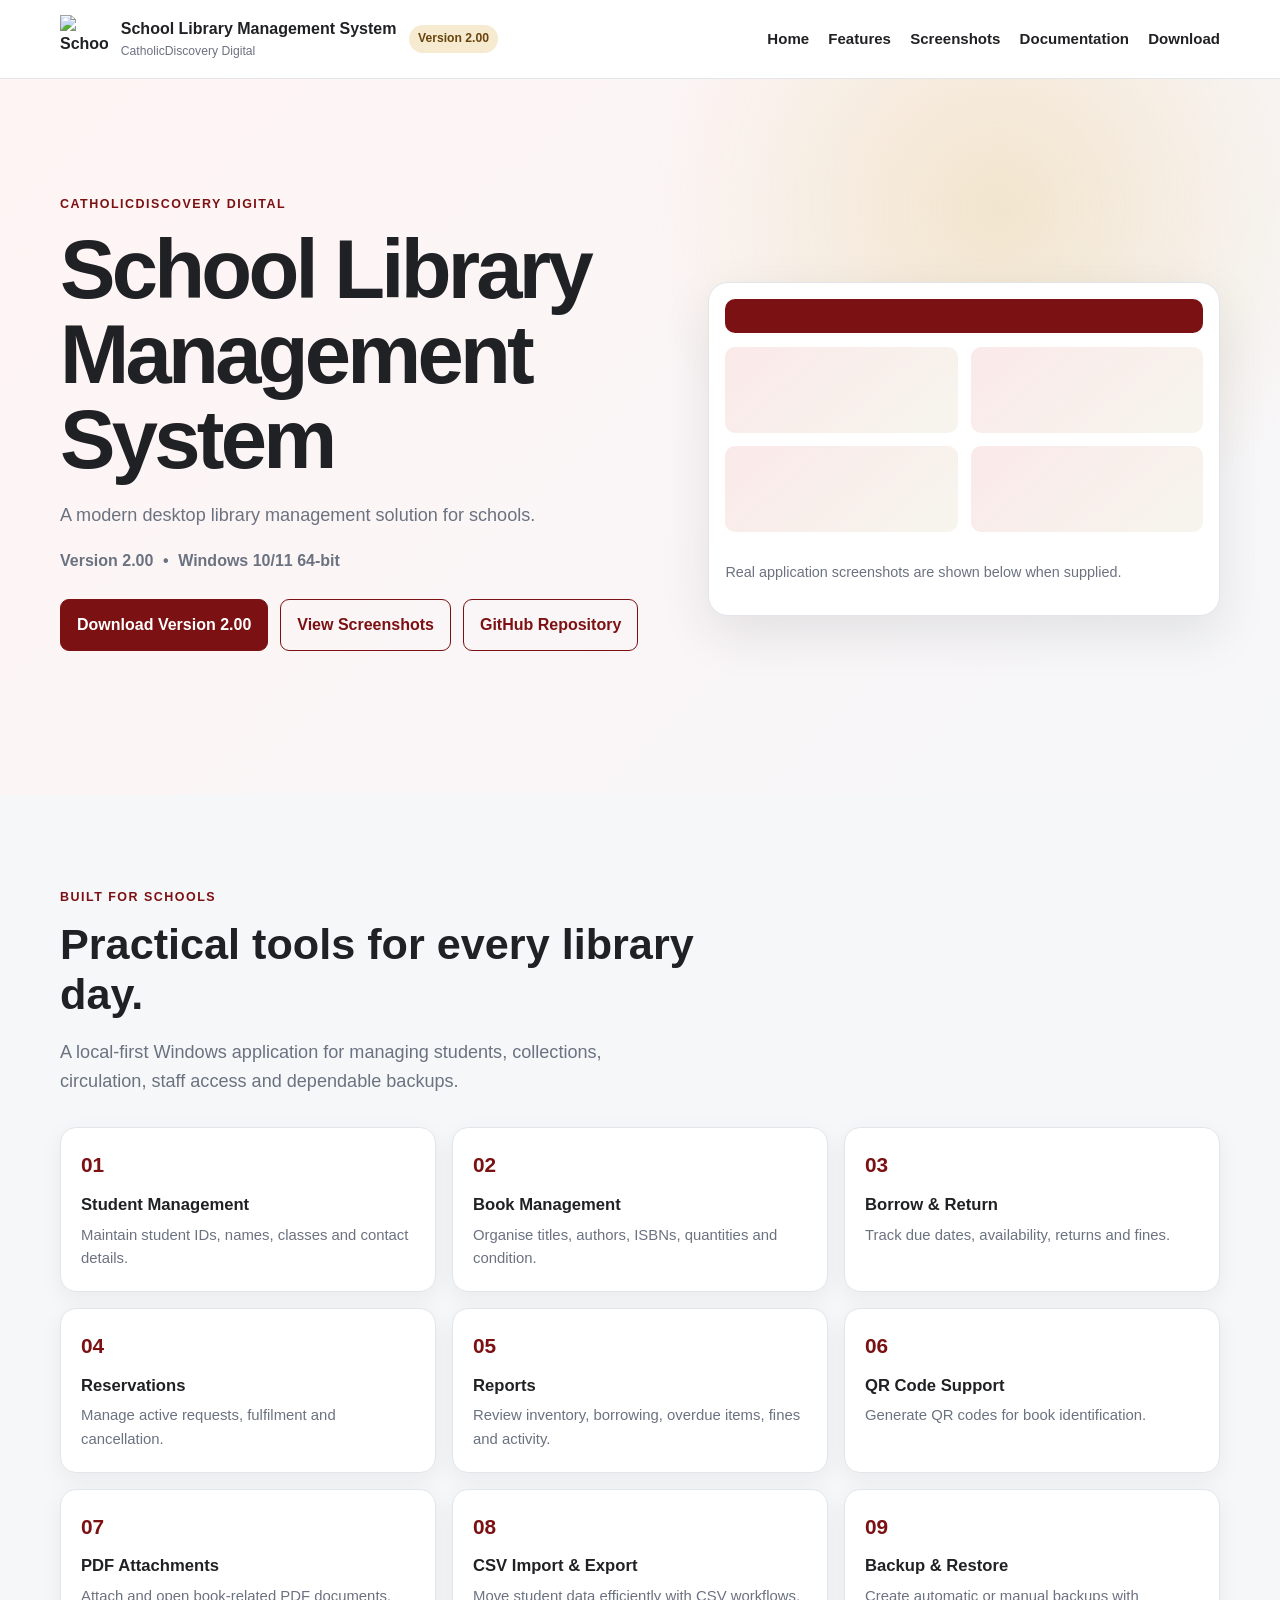
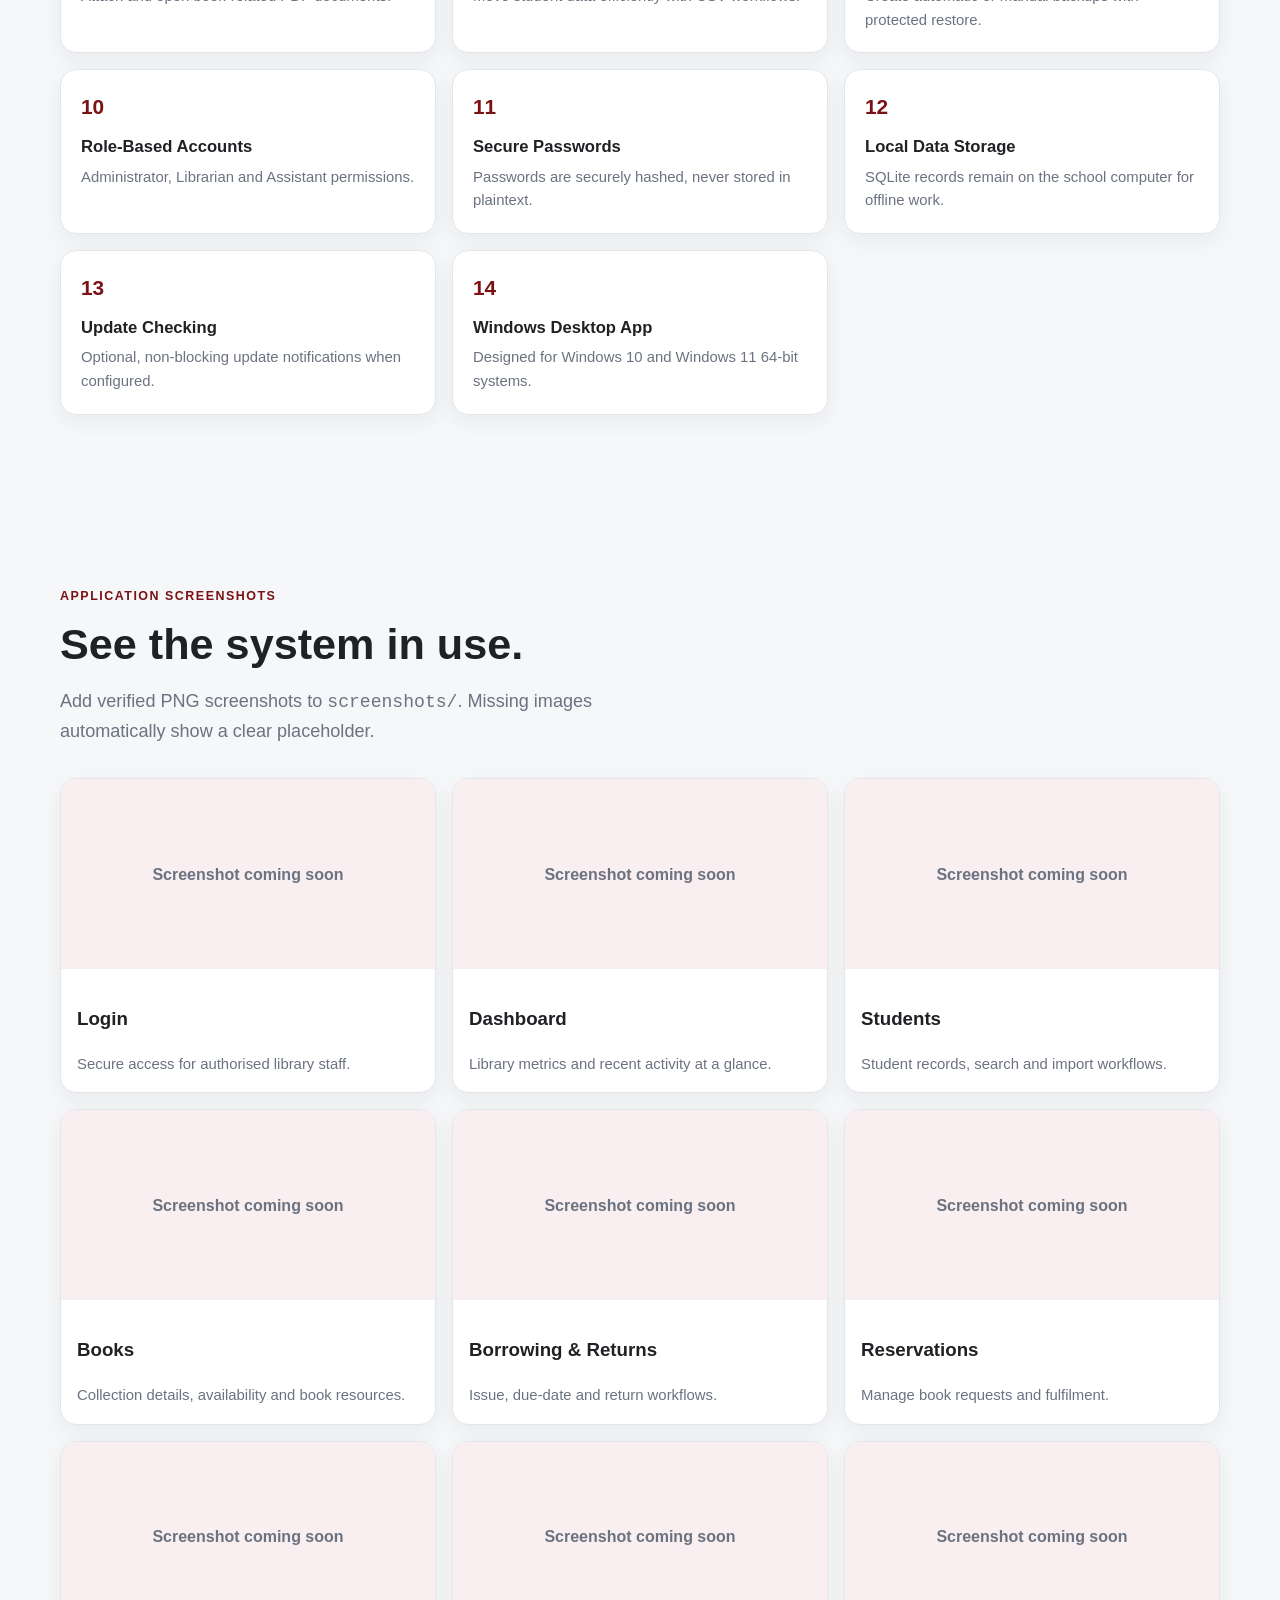
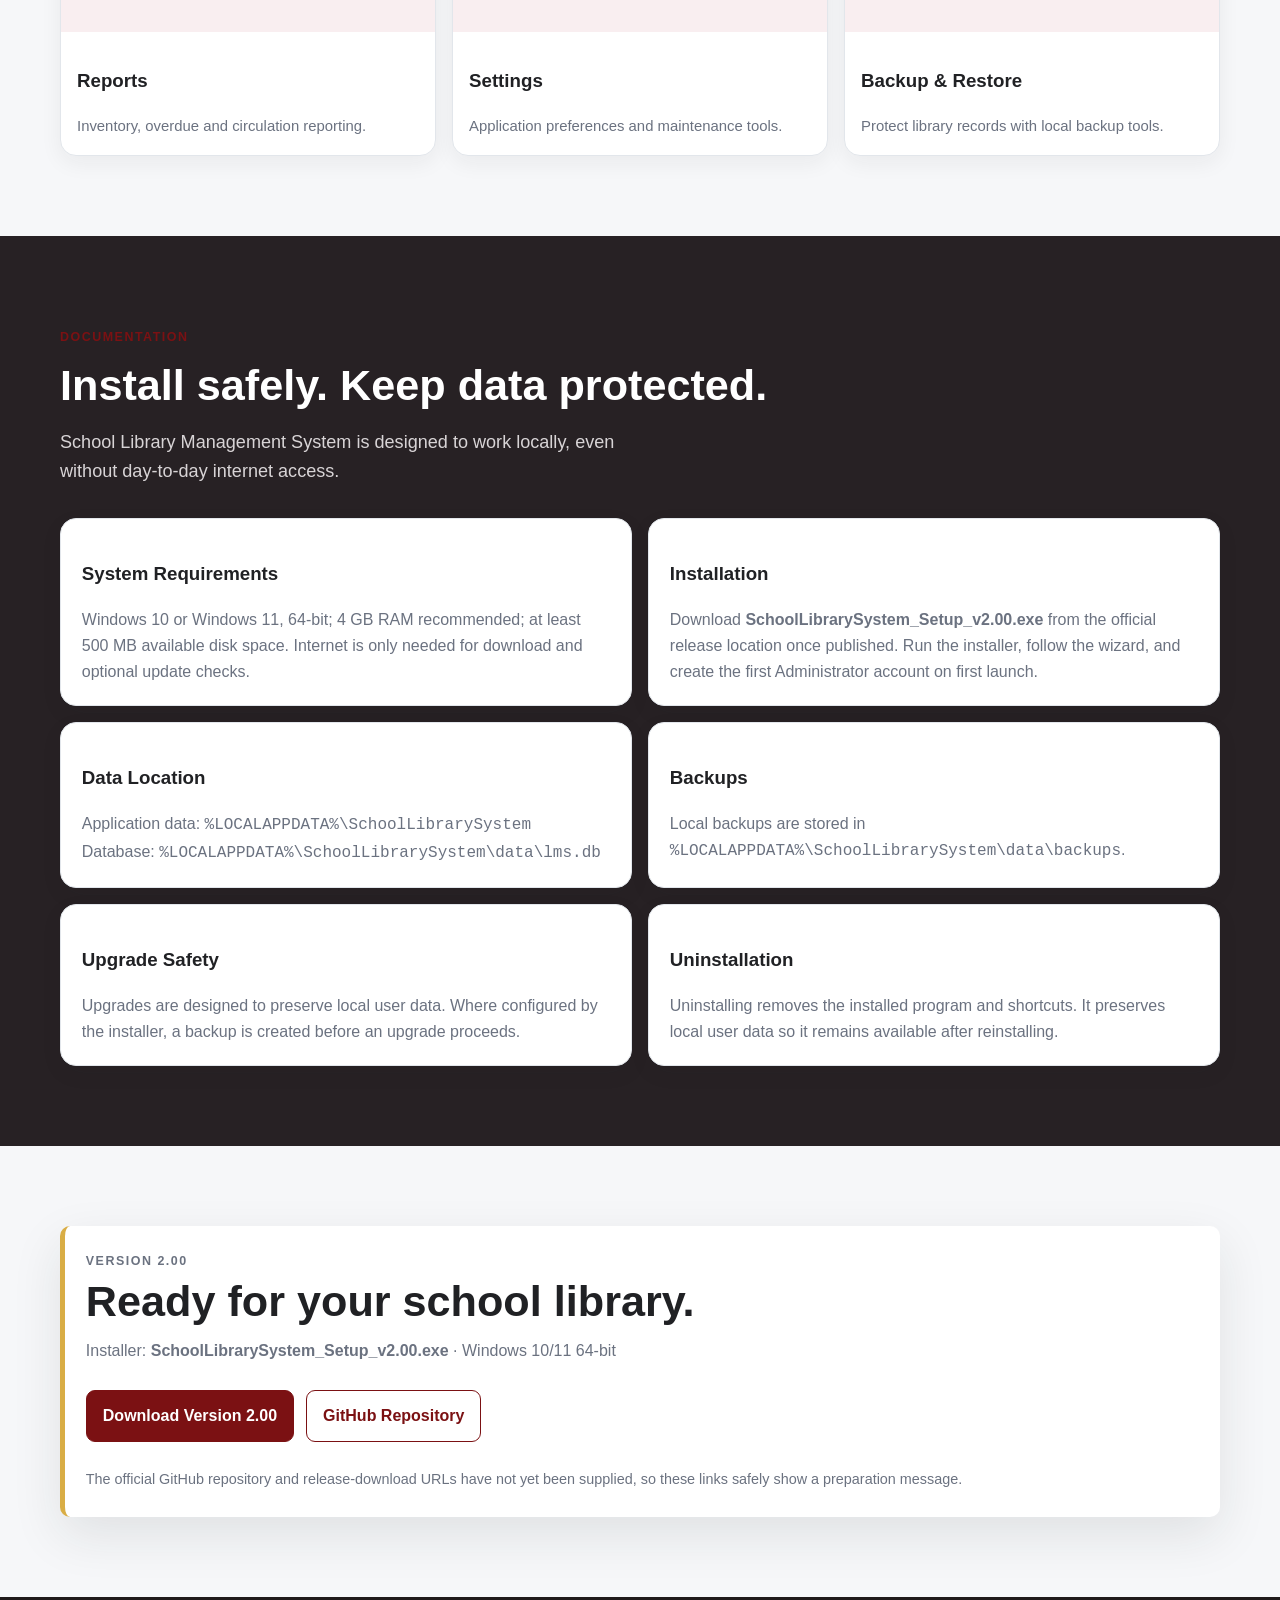
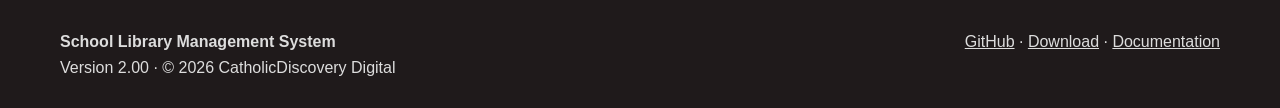
==== index.html @ 0440f748 "Add files via upload" ====
<!doctype html>
<html lang="en">
<head>
  <meta charset="utf-8">
  <meta name="viewport" content="width=device-width, initial-scale=1">
  <meta name="theme-color" content="#7b1113">
  <meta name="description" content="Professional Windows desktop library management software for schools.">
  <meta property="og:title" content="School Library Management System | CatholicDiscovery Digital">
  <meta property="og:description" content="Professional Windows desktop library management software for schools.">
  <meta property="og:type" content="website">
  <title>School Library Management System | CatholicDiscovery Digital</title>
  <link rel="icon" href="assets/favicon.ico" sizes="any">
  <link rel="stylesheet" href="style.css">
  <script defer src="script.js"></script>
</head>
<body>
  <a class="skip" href="#main">Skip to content</a>
  <header class="topbar">
    <nav class="site-width topbar-inner" aria-label="Primary navigation">
      <a class="brand" href="#top">
        <img src="assets/logo.png" alt="School Library Management System Logo">
        <span><span class="brand-name">School Library Management System</span><span class="brand-publisher">CatholicDiscovery Digital</span></span>
        <span class="badge">Version <span data-version>2.00</span></span>
      </a>
      <button class="menu-button" type="button" data-menu-button aria-label="Toggle navigation">Menu</button>
      <div class="nav-links" data-menu>
        <a href="#top">Home</a><a href="#features">Features</a><a href="#screenshots">Screenshots</a><a href="#documentation">Documentation</a><a href="#download">Download</a>
      </div>
    </nav>
  </header>
  <main id="main">
    <section class="hero" id="top">
      <div class="site-width hero-layout">
        <div>
          <p class="eyebrow">CatholicDiscovery Digital</p>
          <h1>School Library Management System</h1>
          <p class="lead">A modern desktop library management solution for schools.</p>
          <div class="hero-meta"><span>Version <span data-version>2.00</span></span><span>•</span><span>Windows 10/11 64-bit</span></div>
          <div class="buttons"><a class="button" href="#download" data-download>Download Version 2.00</a><a class="button alt" href="#screenshots">View Screenshots</a><a class="button alt" href="#" data-github>GitHub Repository</a></div>
          <p class="status" id="site-status" aria-live="polite"></p>
        </div>
        <div class="app-preview" aria-label="Application preview placeholder"><div class="preview-top"></div><div class="preview-lines"><span></span><span></span><span></span><span></span></div><p class="status">Real application screenshots are shown below when supplied.</p></div>
      </div>
    </section>
    <section id="features"><div class="site-width"><div class="section-heading"><p class="eyebrow">Built for schools</p><h2>Practical tools for every library day.</h2><p class="lead">A local-first Windows application for managing students, collections, circulation, staff access and dependable backups.</p></div><div class="feature-grid">
      <article class="feature"><span class="feature-icon">01</span><h3>Student Management</h3><p>Maintain student IDs, names, classes and contact details.</p></article><article class="feature"><span class="feature-icon">02</span><h3>Book Management</h3><p>Organise titles, authors, ISBNs, quantities and condition.</p></article><article class="feature"><span class="feature-icon">03</span><h3>Borrow &amp; Return</h3><p>Track due dates, availability, returns and fines.</p></article><article class="feature"><span class="feature-icon">04</span><h3>Reservations</h3><p>Manage active requests, fulfilment and cancellation.</p></article><article class="feature"><span class="feature-icon">05</span><h3>Reports</h3><p>Review inventory, borrowing, overdue items, fines and activity.</p></article><article class="feature"><span class="feature-icon">06</span><h3>QR Code Support</h3><p>Generate QR codes for book identification.</p></article><article class="feature"><span class="feature-icon">07</span><h3>PDF Attachments</h3><p>Attach and open book-related PDF documents.</p></article><article class="feature"><span class="feature-icon">08</span><h3>CSV Import &amp; Export</h3><p>Move student data efficiently with CSV workflows.</p></article><article class="feature"><span class="feature-icon">09</span><h3>Backup &amp; Restore</h3><p>Create automatic or manual backups with protected restore.</p></article><article class="feature"><span class="feature-icon">10</span><h3>Role-Based Accounts</h3><p>Administrator, Librarian and Assistant permissions.</p></article><article class="feature"><span class="feature-icon">11</span><h3>Secure Passwords</h3><p>Passwords are securely hashed, never stored in plaintext.</p></article><article class="feature"><span class="feature-icon">12</span><h3>Local Data Storage</h3><p>SQLite records remain on the school computer for offline work.</p></article><article class="feature"><span class="feature-icon">13</span><h3>Update Checking</h3><p>Optional, non-blocking update notifications when configured.</p></article><article class="feature"><span class="feature-icon">14</span><h3>Windows Desktop App</h3><p>Designed for Windows 10 and Windows 11 64-bit systems.</p></article>
    </div></div></section>
    <section id="screenshots"><div class="site-width"><div class="section-heading"><p class="eyebrow">Application Screenshots</p><h2>See the system in use.</h2><p class="lead">Add verified PNG screenshots to <code>screenshots/</code>. Missing images automatically show a clear placeholder.</p></div><div class="screenshots">
      <article class="shot-card"><a href="screenshots/login.png" data-shot-link><div class="shot-media"><img src="screenshots/login.png" alt="School Library Management System login screen"><span class="placeholder">Screenshot coming soon</span></div></a><div class="shot-copy"><h3>Login</h3><p>Secure access for authorised library staff.</p></div></article>
      <article class="shot-card"><a href="screenshots/dashboard.png" data-shot-link><div class="shot-media"><img src="screenshots/dashboard.png" alt="School Library Management System dashboard"><span class="placeholder">Screenshot coming soon</span></div></a><div class="shot-copy"><h3>Dashboard</h3><p>Library metrics and recent activity at a glance.</p></div></article>
      <article class="shot-card"><a href="screenshots/students.png" data-shot-link><div class="shot-media"><img src="screenshots/students.png" alt="Student management page"><span class="placeholder">Screenshot coming soon</span></div></a><div class="shot-copy"><h3>Students</h3><p>Student records, search and import workflows.</p></div></article>
      <article class="shot-card"><a href="screenshots/books.png" data-shot-link><div class="shot-media"><img src="screenshots/books.png" alt="Book management page"><span class="placeholder">Screenshot coming soon</span></div></a><div class="shot-copy"><h3>Books</h3><p>Collection details, availability and book resources.</p></div></article>
      <article class="shot-card"><a href="screenshots/borrowing.png" data-shot-link><div class="shot-media"><img src="screenshots/borrowing.png" alt="Borrowing and returns page"><span class="placeholder">Screenshot coming soon</span></div></a><div class="shot-copy"><h3>Borrowing &amp; Returns</h3><p>Issue, due-date and return workflows.</p></div></article>
      <article class="shot-card"><a href="screenshots/reservations.png" data-shot-link><div class="shot-media"><img src="screenshots/reservations.png" alt="Reservations page"><span class="placeholder">Screenshot coming soon</span></div></a><div class="shot-copy"><h3>Reservations</h3><p>Manage book requests and fulfilment.</p></div></article>
      <article class="shot-card"><a href="screenshots/reports.png" data-shot-link><div class="shot-media"><img src="screenshots/reports.png" alt="Reports page"><span class="placeholder">Screenshot coming soon</span></div></a><div class="shot-copy"><h3>Reports</h3><p>Inventory, overdue and circulation reporting.</p></div></article>
      <article class="shot-card"><a href="screenshots/settings.png" data-shot-link><div class="shot-media"><img src="screenshots/settings.png" alt="Settings page"><span class="placeholder">Screenshot coming soon</span></div></a><div class="shot-copy"><h3>Settings</h3><p>Application preferences and maintenance tools.</p></div></article>
      <article class="shot-card"><a href="screenshots/backup.png" data-shot-link><div class="shot-media"><img src="screenshots/backup.png" alt="Backup and restore page"><span class="placeholder">Screenshot coming soon</span></div></a><div class="shot-copy"><h3>Backup &amp; Restore</h3><p>Protect library records with local backup tools.</p></div></article>
    </div></div></section>
    <section class="docs" id="documentation"><div class="site-width"><div class="section-heading"><p class="eyebrow">Documentation</p><h2>Install safely. Keep data protected.</h2><p class="lead">School Library Management System is designed to work locally, even without day-to-day internet access.</p></div><div class="doc-grid"><article class="doc-card"><h3>System Requirements</h3><p>Windows 10 or Windows 11, 64-bit; 4 GB RAM recommended; at least 500 MB available disk space. Internet is only needed for download and optional update checks.</p></article><article class="doc-card"><h3>Installation</h3><p>Download <strong>SchoolLibrarySystem_Setup_v2.00.exe</strong> from the official release location once published. Run the installer, follow the wizard, and create the first Administrator account on first launch.</p></article><article class="doc-card"><h3>Data Location</h3><p>Application data: <code>%LOCALAPPDATA%\SchoolLibrarySystem</code><br>Database: <code>%LOCALAPPDATA%\SchoolLibrarySystem\data\lms.db</code></p></article><article class="doc-card"><h3>Backups</h3><p>Local backups are stored in <code>%LOCALAPPDATA%\SchoolLibrarySystem\data\backups</code>.</p></article><article class="doc-card"><h3>Upgrade Safety</h3><p>Upgrades are designed to preserve local user data. Where configured by the installer, a backup is created before an upgrade proceeds.</p></article><article class="doc-card"><h3>Uninstallation</h3><p>Uninstalling removes the installed program and shortcuts. It preserves local user data so it remains available after reinstalling.</p></article></div></div></section>
    <section id="download"><div class="site-width release-box"><p class="eyebrow">Version <span data-version>2.00</span></p><h2>Ready for your school library.</h2><p>Installer: <strong>SchoolLibrarySystem_Setup_v2.00.exe</strong> · Windows 10/11 64-bit</p><div class="buttons"><a class="button" href="#" data-download>Download Version 2.00</a><a class="button alt" href="#" data-github>GitHub Repository</a></div><p class="status">The official GitHub repository and release-download URLs have not yet been supplied, so these links safely show a preparation message.</p></div></section>
  </main>
  <footer class="footer"><div class="site-width footer-inner"><div><strong>School Library Management System</strong><br>Version <span data-version>2.00</span> · © 2026 CatholicDiscovery Digital</div><div><a href="#" data-github>GitHub</a> · <a href="#download">Download</a> · <a href="#documentation">Documentation</a></div></div></footer>
</body>
</html>
---- style.css ----
:root{--burgundy:#7b1113;--burgundy-dark:#5f0d0f;--gold:#d9ad45;--ink:#202124;--muted:#6b7280;--paper:#fff;--canvas:#f6f7f9;--line:#e2e6eb;--shadow:0 18px 50px rgba(31,35,40,.1)}
*{box-sizing:border-box}html{scroll-behavior:smooth}body{margin:0;background:var(--canvas);color:var(--ink);font:16px/1.6 "Segoe UI",Arial,sans-serif}.skip{position:absolute;left:-999px}.skip:focus{left:1rem;top:1rem;z-index:10;background:var(--paper);padding:.7rem;color:var(--burgundy)}a{color:inherit;text-decoration:none}.site-width{width:min(1160px,calc(100% - 2rem));margin:auto}.topbar{position:sticky;top:0;z-index:5;background:rgba(255,255,255,.94);backdrop-filter:blur(12px);border-bottom:1px solid var(--line)}.topbar-inner{min-height:78px;display:flex;align-items:center;justify-content:space-between;gap:1rem}.brand{display:flex;align-items:center;gap:.8rem;font-weight:800}.brand img{width:48px;height:48px;object-fit:contain}.brand-name{display:block;font-size:1rem}.brand-publisher{display:block;color:var(--muted);font-size:.76rem;font-weight:500}.badge{padding:.24rem .55rem;background:#f6ead0;color:#68450c;border-radius:99px;font-size:.76rem;font-weight:800}.nav-links{display:flex;align-items:center;gap:1.2rem;font-size:.94rem;font-weight:700}.nav-links a:hover{color:var(--burgundy)}.menu-button{display:none;border:1px solid var(--line);background:var(--paper);padding:.5rem;border-radius:8px}.hero{padding:6.5rem 0 5rem;background:radial-gradient(circle at 78% 18%,rgba(217,173,69,.23),transparent 22rem),linear-gradient(135deg,#fff4f4,var(--canvas))}.hero-layout{display:grid;grid-template-columns:1.08fr .92fr;align-items:center;gap:3rem}.eyebrow{color:var(--burgundy);font-weight:800;font-size:.78rem;letter-spacing:.12em;text-transform:uppercase}h1{font-size:clamp(2.7rem,7vw,5.2rem);line-height:1.02;letter-spacing:-.045em;margin:.4rem 0 1rem}h2{font-size:clamp(1.8rem,4vw,2.7rem);line-height:1.15;margin:0 0 .75rem}.lead{max-width:60ch;color:var(--muted);font-size:1.13rem}.hero-meta{display:flex;gap:.6rem;flex-wrap:wrap;color:var(--muted);font-weight:700}.buttons{display:flex;flex-wrap:wrap;gap:.75rem;margin:1.6rem 0}.button{display:inline-flex;align-items:center;justify-content:center;border:1px solid var(--burgundy);border-radius:9px;padding:.78rem 1rem;background:var(--burgundy);color:#fff;font-weight:800}.button:hover{background:var(--burgundy-dark)}.button.alt{background:transparent;color:var(--burgundy)}.button.alt:hover{background:#f9eaea}.app-preview{padding:1rem;background:var(--paper);border:1px solid var(--line);border-radius:20px;box-shadow:var(--shadow)}.preview-top{height:34px;background:var(--burgundy);border-radius:10px}.preview-lines{display:grid;grid-template-columns:repeat(2,1fr);gap:.8rem;padding:.9rem 0}.preview-lines span{height:86px;border-radius:10px;background:linear-gradient(140deg,#fae9e9,#f7f5ee)}section{padding:5rem 0}.section-heading{max-width:720px;margin-bottom:2rem}.feature-grid,.screenshots{display:grid;grid-template-columns:repeat(3,1fr);gap:1rem}.feature,.shot-card,.doc-card{background:var(--paper);border:1px solid var(--line);border-radius:16px;box-shadow:0 7px 22px rgba(31,35,40,.06)}.feature{padding:1.25rem}.feature-icon{color:var(--burgundy);font-size:1.3rem;font-weight:900}.feature h3{margin:.65rem 0 .3rem;font-size:1.04rem}.feature p,.shot-card p{margin:0;color:var(--muted);font-size:.93rem}.screenshots{grid-template-columns:repeat(3,1fr)}.shot-card{overflow:hidden;transition:transform .18s ease,box-shadow .18s ease}.shot-card:hover{transform:translateY(-3px);box-shadow:var(--shadow)}.shot-media{display:grid;min-height:190px;place-items:center;background:#f9eef0;color:var(--muted);position:relative}.shot-media img{display:none;width:100%;height:100%;max-height:260px;object-fit:cover}.shot-card.has-image .shot-media img{display:block}.shot-card.has-image .placeholder{display:none}.placeholder{text-align:center;padding:1rem;font-weight:700}.shot-copy{padding:1rem}.docs{background:#272124;color:#fff}.docs .lead{color:#d8d4d6}.doc-grid{display:grid;grid-template-columns:repeat(2,1fr);gap:1rem}.doc-card{padding:1.3rem;color:var(--ink)}.doc-card p{color:var(--muted);margin-bottom:0}.release-box{padding:1.3rem;border-left:5px solid var(--gold);background:var(--paper);border-radius:10px;box-shadow:var(--shadow)}.release-box p{margin:.3rem 0;color:var(--muted)}.footer{padding:2rem 0;background:#1f1a1b;color:#ddd}.footer-inner{display:flex;justify-content:space-between;gap:1rem;flex-wrap:wrap}.footer a{text-decoration:underline}.status{min-height:1.5rem;color:var(--muted);font-size:.9rem}:focus-visible{outline:3px solid var(--gold);outline-offset:3px}@media(max-width:900px){.hero-layout{grid-template-columns:1fr}.screenshots{grid-template-columns:repeat(2,1fr)}}@media(max-width:720px){.menu-button{display:block}.nav-links{display:none;position:absolute;top:78px;left:0;right:0;padding:1rem;background:var(--paper);border-bottom:1px solid var(--line);flex-direction:column;align-items:flex-start}.nav-links.open{display:flex}.feature-grid,.screenshots,.doc-grid{grid-template-columns:1fr}.hero{padding:4.5rem 0}.brand-name{font-size:.88rem}.badge{display:none}}
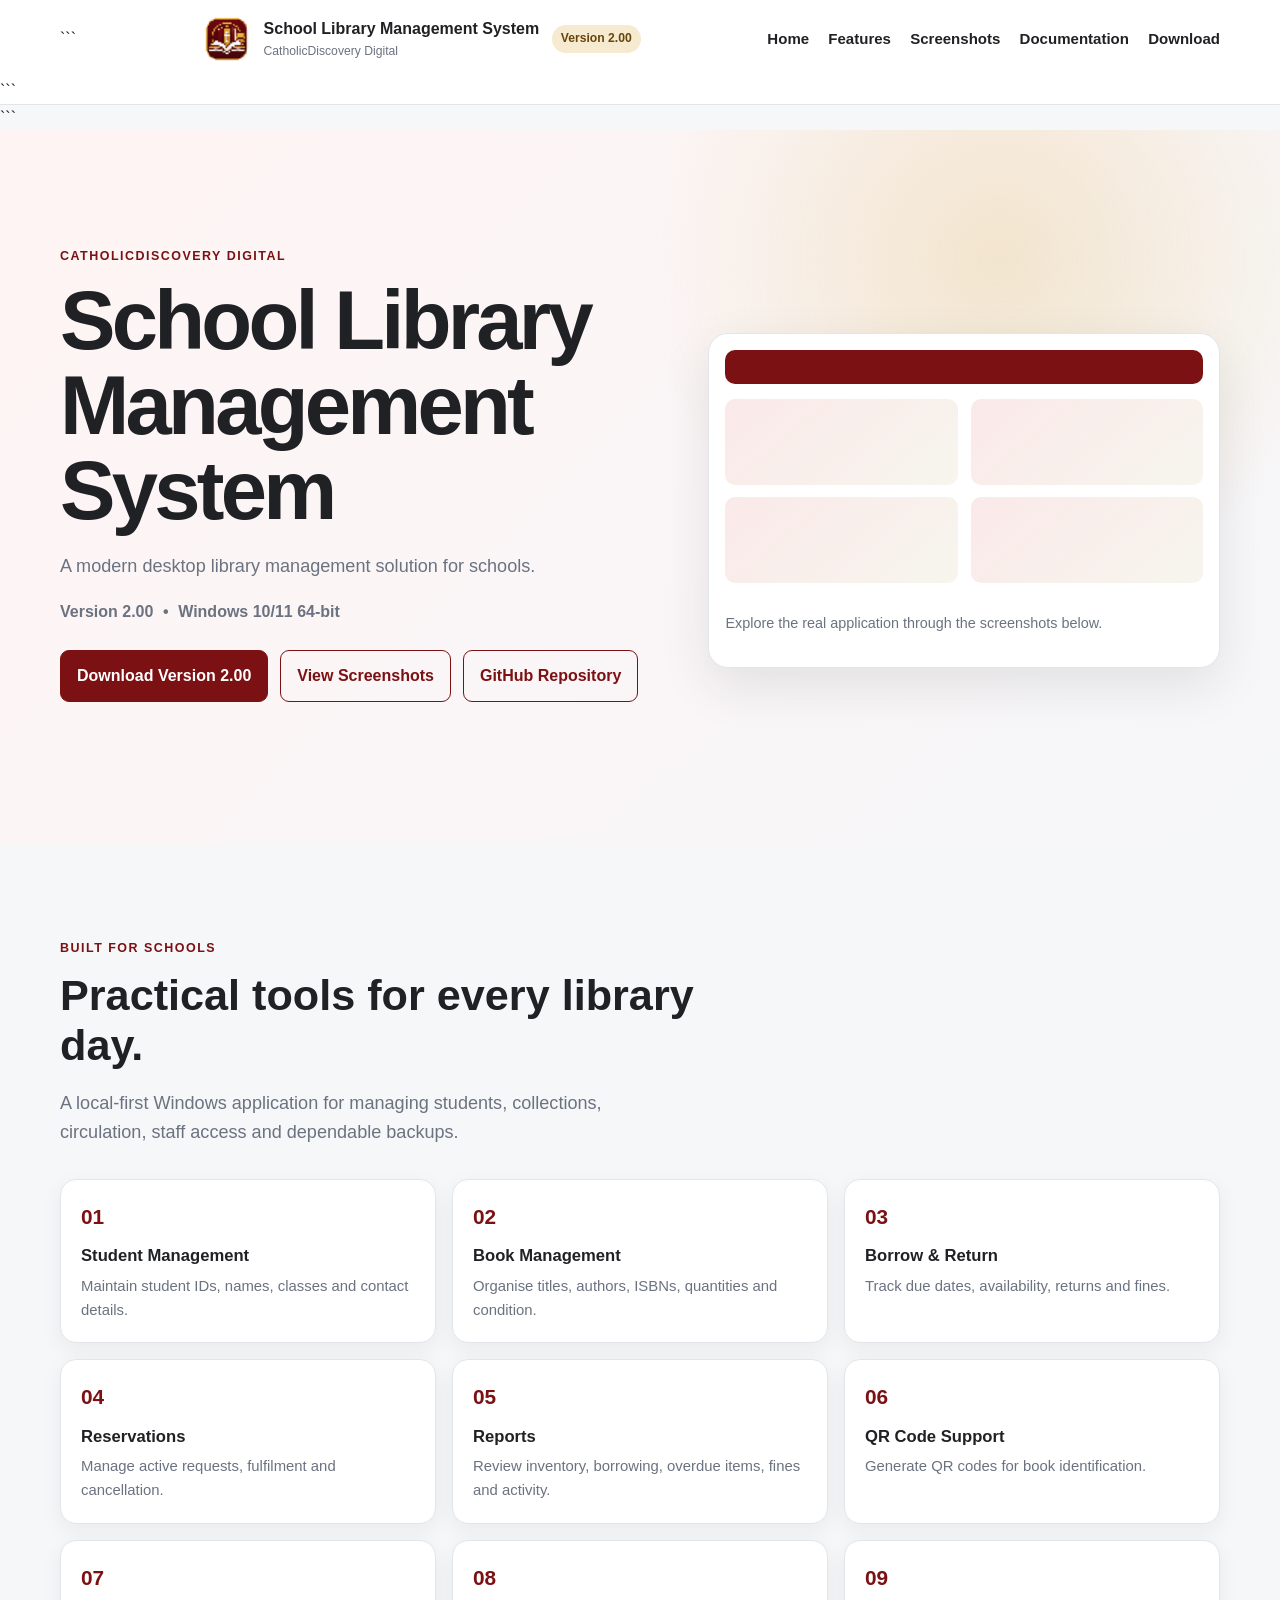
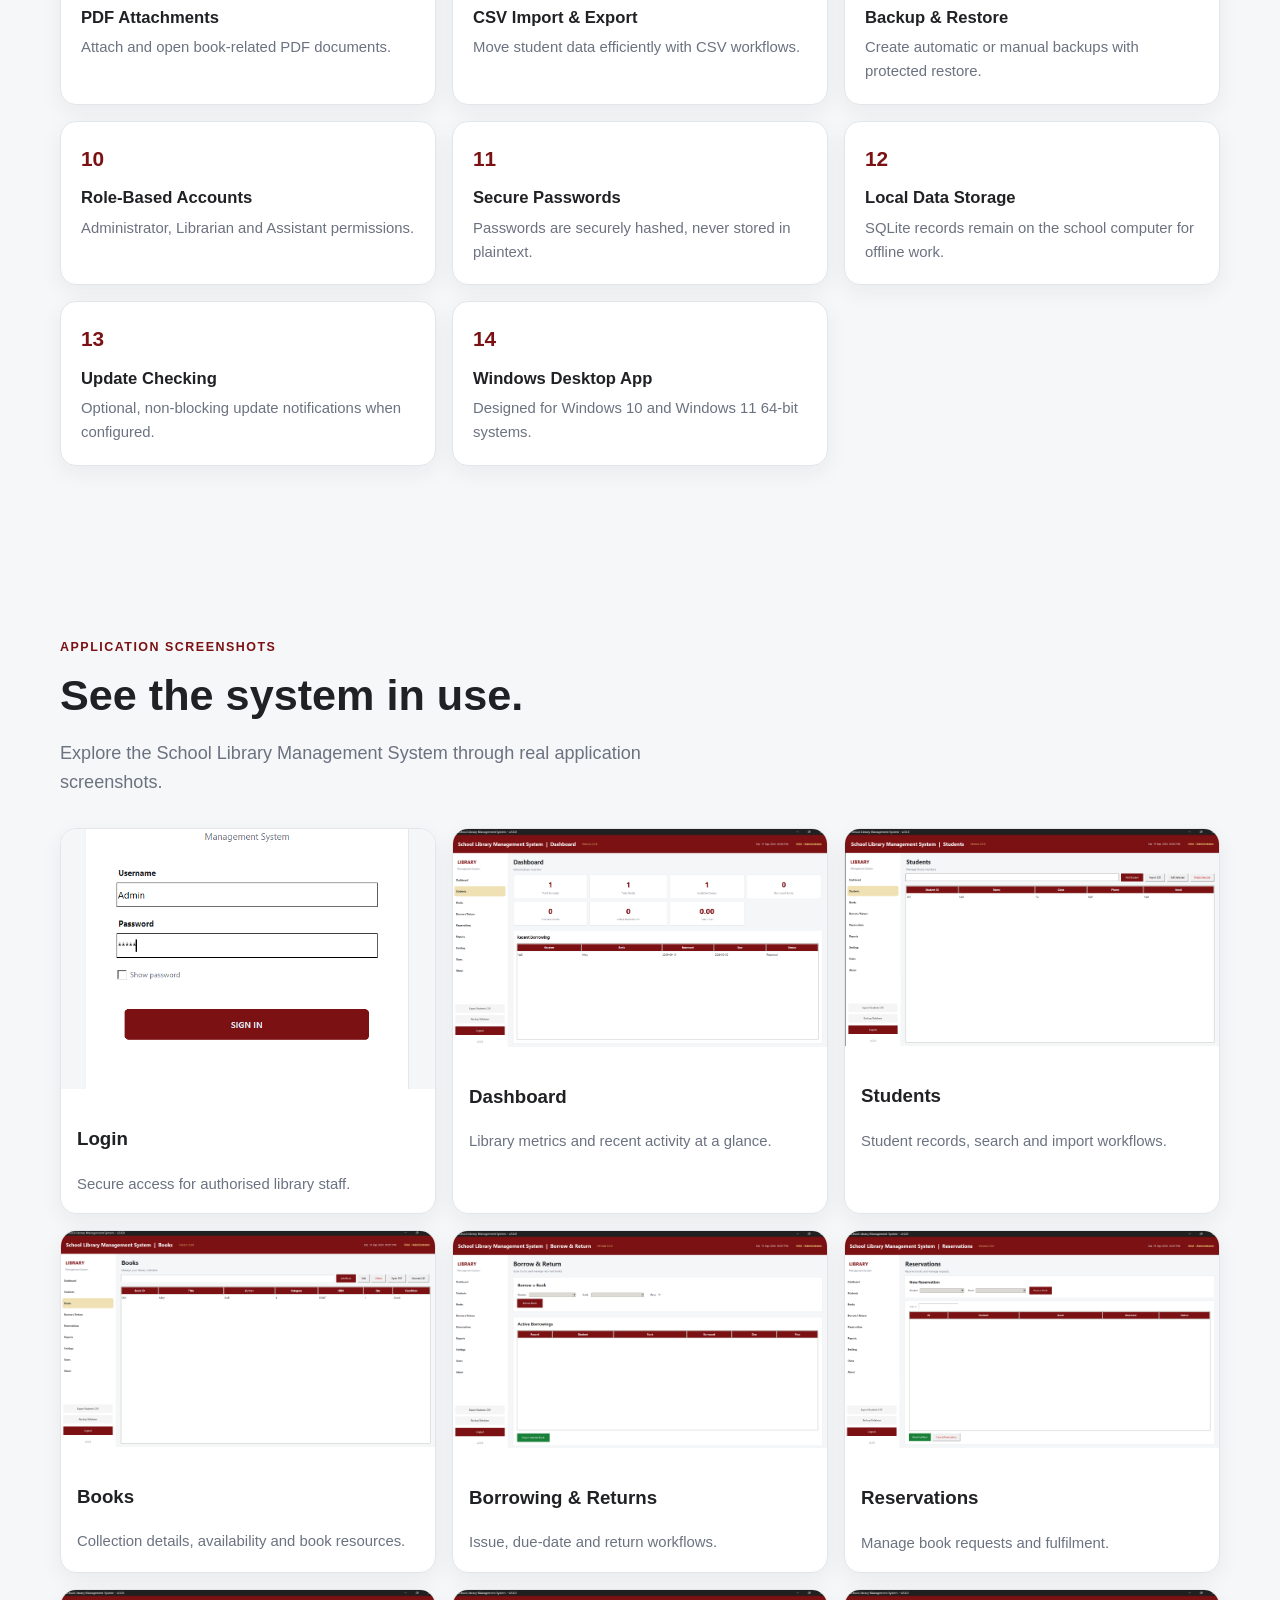
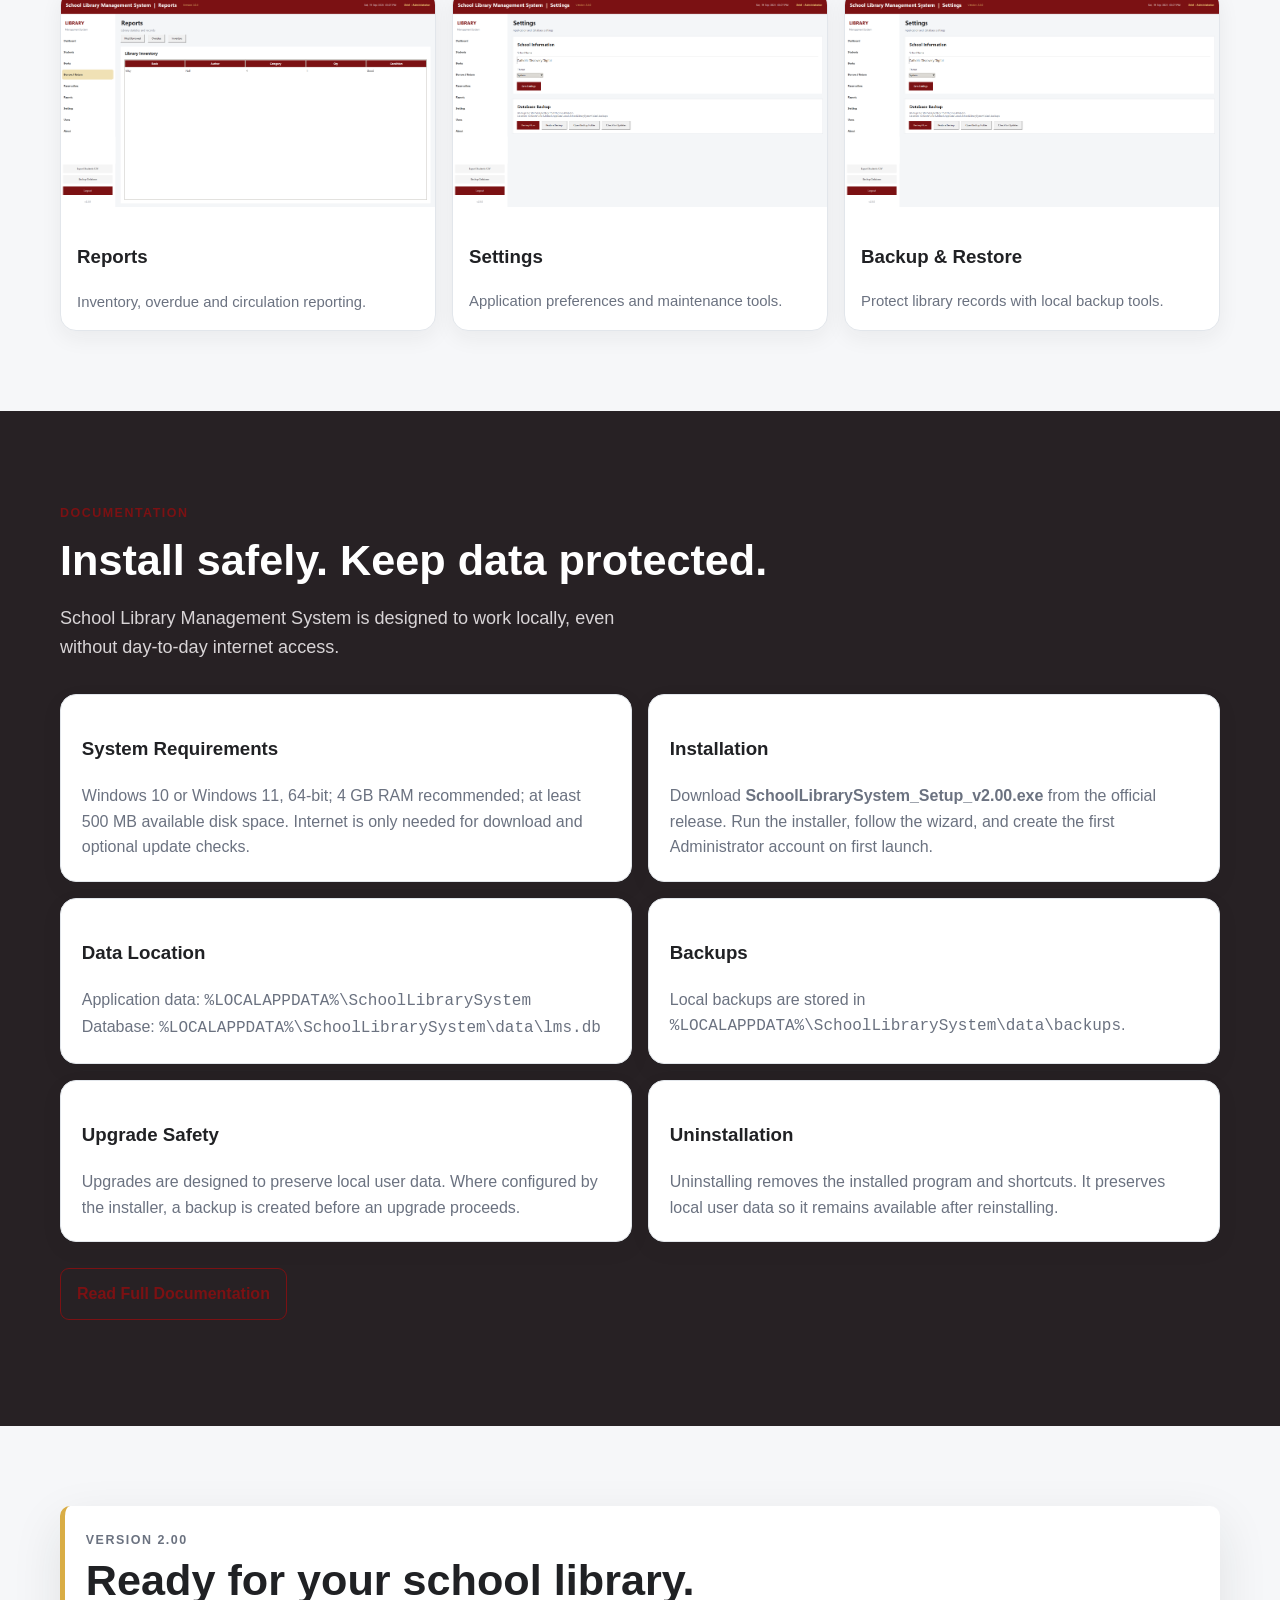
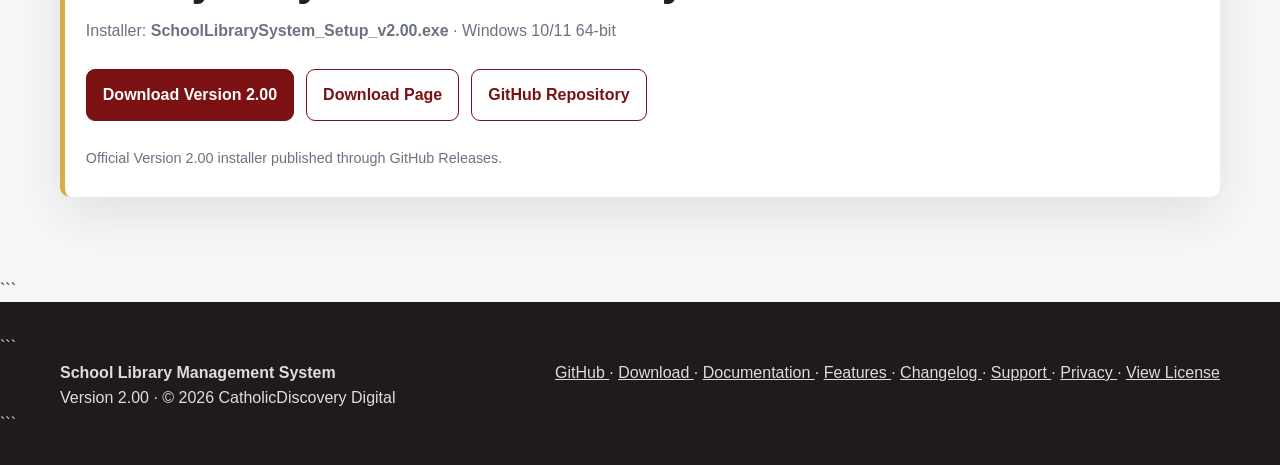
==== commit 13da3e6a: "Update print statement from 'Hello' to 'Goodbye'" ====
--- a/index.html
+++ b/index.html
@@ -1,64 +1,948 @@
 <!doctype html>
+
 <html lang="en">
 <head>
   <meta charset="utf-8">
   <meta name="viewport" content="width=device-width, initial-scale=1">
+
   <meta name="theme-color" content="#7b1113">
   <meta name="description" content="Professional Windows desktop library management software for schools.">
+
   <meta property="og:title" content="School Library Management System | CatholicDiscovery Digital">
   <meta property="og:description" content="Professional Windows desktop library management software for schools.">
   <meta property="og:type" content="website">
+
   <title>School Library Management System | CatholicDiscovery Digital</title>
+
   <link rel="icon" href="assets/favicon.ico" sizes="any">
   <link rel="stylesheet" href="style.css">
+
   <script defer src="script.js"></script>
+
 </head>
+
 <body>
-  <a class="skip" href="#main">Skip to content</a>
+
+  <!-- Skip Link -->
+
+<a class="skip" href="#main">Skip to content</a>
+
+  <!-- =========================
+       HEADER / NAVIGATION
+  ========================== -->
+
   <header class="topbar">
     <nav class="site-width topbar-inner" aria-label="Primary navigation">
-      <a class="brand" href="#top">
-        <img src="assets/logo.png" alt="School Library Management System Logo">
-        <span><span class="brand-name">School Library Management System</span><span class="brand-publisher">CatholicDiscovery Digital</span></span>
-        <span class="badge">Version <span data-version>2.00</span></span>
+
+```
+  <!-- Brand -->
+  <a class="brand" href="index.html" aria-label="School Library Management System home">
+
+    <img
+      src="assets/logo.png"
+      alt="School Library Management System Logo"
+    >
+
+    <span>
+      <span class="brand-name">
+        School Library Management System
+      </span>
+
+      <span class="brand-publisher">
+        CatholicDiscovery Digital
+      </span>
+    </span>
+
+    <span class="badge">
+      Version <span data-version>2.00</span>
+    </span>
+
+  </a>
+
+  <!-- Mobile Menu Button -->
+  <button
+    class="menu-button"
+    type="button"
+    data-menu-button
+    aria-label="Toggle navigation"
+    aria-expanded="false"
+  >
+    Menu
+  </button>
+
+  <!-- Navigation -->
+  <div class="nav-links" data-menu>
+
+    <a href="index.html" aria-current="page">
+      Home
+    </a>
+
+    <a href="features.html">
+      Features
+    </a>
+
+    <a href="index.html#screenshots">
+      Screenshots
+    </a>
+
+    <a href="documentation.html">
+      Documentation
+    </a>
+
+    <a href="download.html">
+      Download
+    </a>
+
+  </div>
+
+</nav>
+```
+
+  </header>
+
+  <main id="main">
+
+```
+<!-- =========================
+     HERO
+========================== -->
+<section class="hero" id="top">
+
+  <div class="site-width hero-layout">
+
+    <div>
+
+      <p class="eyebrow">
+        CatholicDiscovery Digital
+      </p>
+
+      <h1>
+        School Library Management System
+      </h1>
+
+      <p class="lead">
+        A modern desktop library management solution for schools.
+      </p>
+
+      <div class="hero-meta">
+
+        <span>
+          Version <span data-version>2.00</span>
+        </span>
+
+        <span>•</span>
+
+        <span>
+          Windows 10/11 64-bit
+        </span>
+
+      </div>
+
+
+      <!-- Hero Buttons -->
+      <div class="buttons">
+
+        <a
+          class="button"
+          href="download.html"
+        >
+          Download Version 2.00
+        </a>
+
+        <a
+          class="button alt"
+          href="index.html#screenshots"
+        >
+          View Screenshots
+        </a>
+
+        <a
+          class="button alt"
+          href="https://github.com/micnu123-png/school-library-management-system"
+          target="_blank"
+          rel="noopener noreferrer"
+        >
+          GitHub Repository
+        </a>
+
+      </div>
+
+      <p
+        class="status"
+        id="site-status"
+        aria-live="polite"
+      ></p>
+
+    </div>
+
+
+    <!-- Application Preview -->
+    <div
+      class="app-preview"
+      aria-label="Application preview"
+    >
+
+      <div class="preview-top"></div>
+
+      <div class="preview-lines">
+        <span></span>
+        <span></span>
+        <span></span>
+        <span></span>
+      </div>
+
+      <p class="status">
+        Explore the real application through the screenshots below.
+      </p>
+
+    </div>
+
+  </div>
+
+</section>
+
+
+<!-- =========================
+     FEATURES
+========================== -->
+<section id="features">
+
+  <div class="site-width">
+
+    <div class="section-heading">
+
+      <p class="eyebrow">
+        Built for schools
+      </p>
+
+      <h2>
+        Practical tools for every library day.
+      </h2>
+
+      <p class="lead">
+        A local-first Windows application for managing students,
+        collections, circulation, staff access and dependable backups.
+      </p>
+
+    </div>
+
+
+    <div class="feature-grid">
+
+      <article class="feature">
+        <span class="feature-icon">01</span>
+        <h3>Student Management</h3>
+        <p>
+          Maintain student IDs, names, classes and contact details.
+        </p>
+      </article>
+
+      <article class="feature">
+        <span class="feature-icon">02</span>
+        <h3>Book Management</h3>
+        <p>
+          Organise titles, authors, ISBNs, quantities and condition.
+        </p>
+      </article>
+
+      <article class="feature">
+        <span class="feature-icon">03</span>
+        <h3>Borrow &amp; Return</h3>
+        <p>
+          Track due dates, availability, returns and fines.
+        </p>
+      </article>
+
+      <article class="feature">
+        <span class="feature-icon">04</span>
+        <h3>Reservations</h3>
+        <p>
+          Manage active requests, fulfilment and cancellation.
+        </p>
+      </article>
+
+      <article class="feature">
+        <span class="feature-icon">05</span>
+        <h3>Reports</h3>
+        <p>
+          Review inventory, borrowing, overdue items, fines and activity.
+        </p>
+      </article>
+
+      <article class="feature">
+        <span class="feature-icon">06</span>
+        <h3>QR Code Support</h3>
+        <p>
+          Generate QR codes for book identification.
+        </p>
+      </article>
+
+      <article class="feature">
+        <span class="feature-icon">07</span>
+        <h3>PDF Attachments</h3>
+        <p>
+          Attach and open book-related PDF documents.
+        </p>
+      </article>
+
+      <article class="feature">
+        <span class="feature-icon">08</span>
+        <h3>CSV Import &amp; Export</h3>
+        <p>
+          Move student data efficiently with CSV workflows.
+        </p>
+      </article>
+
+      <article class="feature">
+        <span class="feature-icon">09</span>
+        <h3>Backup &amp; Restore</h3>
+        <p>
+          Create automatic or manual backups with protected restore.
+        </p>
+      </article>
+
+      <article class="feature">
+        <span class="feature-icon">10</span>
+        <h3>Role-Based Accounts</h3>
+        <p>
+          Administrator, Librarian and Assistant permissions.
+        </p>
+      </article>
+
+      <article class="feature">
+        <span class="feature-icon">11</span>
+        <h3>Secure Passwords</h3>
+        <p>
+          Passwords are securely hashed, never stored in plaintext.
+        </p>
+      </article>
+
+      <article class="feature">
+        <span class="feature-icon">12</span>
+        <h3>Local Data Storage</h3>
+        <p>
+          SQLite records remain on the school computer for offline work.
+        </p>
+      </article>
+
+      <article class="feature">
+        <span class="feature-icon">13</span>
+        <h3>Update Checking</h3>
+        <p>
+          Optional, non-blocking update notifications when configured.
+        </p>
+      </article>
+
+      <article class="feature">
+        <span class="feature-icon">14</span>
+        <h3>Windows Desktop App</h3>
+        <p>
+          Designed for Windows 10 and Windows 11 64-bit systems.
+        </p>
+      </article>
+
+    </div>
+
+  </div>
+
+</section>
+
+
+<!-- =========================
+     SCREENSHOTS
+========================== -->
+<section id="screenshots">
+
+  <div class="site-width">
+
+    <div class="section-heading">
+
+      <p class="eyebrow">
+        Application Screenshots
+      </p>
+
+      <h2>
+        See the system in use.
+      </h2>
+
+      <p class="lead">
+        Explore the School Library Management System through real
+        application screenshots.
+      </p>
+
+    </div>
+
+
+    <div class="screenshots">
+
+      <!-- Login -->
+      <article class="shot-card">
+
+        <a
+          href="screenshots/login.png"
+          data-shot-link
+          target="_blank"
+          rel="noopener"
+        >
+
+          <div class="shot-media">
+
+            <img
+              src="screenshots/login.png"
+              alt="School Library Management System login screen"
+            >
+
+            <span class="placeholder">
+              Screenshot coming soon
+            </span>
+
+          </div>
+
+        </a>
+
+        <div class="shot-copy">
+          <h3>Login</h3>
+          <p>
+            Secure access for authorised library staff.
+          </p>
+        </div>
+
+      </article>
+
+
+      <!-- Dashboard -->
+      <article class="shot-card">
+
+        <a
+          href="screenshots/dashboard.png"
+          data-shot-link
+          target="_blank"
+          rel="noopener"
+        >
+
+          <div class="shot-media">
+
+            <img
+              src="screenshots/dashboard.png"
+              alt="School Library Management System dashboard"
+            >
+
+            <span class="placeholder">
+              Screenshot coming soon
+            </span>
+
+          </div>
+
+        </a>
+
+        <div class="shot-copy">
+          <h3>Dashboard</h3>
+          <p>
+            Library metrics and recent activity at a glance.
+          </p>
+        </div>
+
+      </article>
+
+
+      <!-- Students -->
+      <article class="shot-card">
+
+        <a
+          href="screenshots/students.png"
+          data-shot-link
+          target="_blank"
+          rel="noopener"
+        >
+
+          <div class="shot-media">
+
+            <img
+              src="screenshots/students.png"
+              alt="Student management page"
+            >
+
+            <span class="placeholder">
+              Screenshot coming soon
+            </span>
+
+          </div>
+
+        </a>
+
+        <div class="shot-copy">
+          <h3>Students</h3>
+          <p>
+            Student records, search and import workflows.
+          </p>
+        </div>
+
+      </article>
+
+
+      <!-- Books -->
+      <article class="shot-card">
+
+        <a
+          href="screenshots/books.png"
+          data-shot-link
+          target="_blank"
+          rel="noopener"
+        >
+
+          <div class="shot-media">
+
+            <img
+              src="screenshots/books.png"
+              alt="Book management page"
+            >
+
+            <span class="placeholder">
+              Screenshot coming soon
+            </span>
+
+          </div>
+
+        </a>
+
+        <div class="shot-copy">
+          <h3>Books</h3>
+          <p>
+            Collection details, availability and book resources.
+          </p>
+        </div>
+
+      </article>
+
+
+      <!-- Borrowing -->
+      <article class="shot-card">
+
+        <a
+          href="screenshots/borrowing.png"
+          data-shot-link
+          target="_blank"
+          rel="noopener"
+        >
+
+          <div class="shot-media">
+
+            <img
+              src="screenshots/borrowing.png"
+              alt="Borrowing and returns page"
+            >
+
+            <span class="placeholder">
+              Screenshot coming soon
+            </span>
+
+          </div>
+
+        </a>
+
+        <div class="shot-copy">
+          <h3>Borrowing &amp; Returns</h3>
+          <p>
+            Issue, due-date and return workflows.
+          </p>
+        </div>
+
+      </article>
+
+
+      <!-- Reservations -->
+      <article class="shot-card">
+
+        <a
+          href="screenshots/reservations.png"
+          data-shot-link
+          target="_blank"
+          rel="noopener"
+        >
+
+          <div class="shot-media">
+
+            <img
+              src="screenshots/reservations.png"
+              alt="Reservations page"
+            >
+
+            <span class="placeholder">
+              Screenshot coming soon
+            </span>
+
+          </div>
+
+        </a>
+
+        <div class="shot-copy">
+          <h3>Reservations</h3>
+          <p>
+            Manage book requests and fulfilment.
+          </p>
+        </div>
+
+      </article>
+
+
+      <!-- Reports -->
+      <article class="shot-card">
+
+        <a
+          href="screenshots/reports.png"
+          data-shot-link
+          target="_blank"
+          rel="noopener"
+        >
+
+          <div class="shot-media">
+
+            <img
+              src="screenshots/reports.png"
+              alt="Reports page"
+            >
+
+            <span class="placeholder">
+              Screenshot coming soon
+            </span>
+
+          </div>
+
+        </a>
+
+        <div class="shot-copy">
+          <h3>Reports</h3>
+          <p>
+            Inventory, overdue and circulation reporting.
+          </p>
+        </div>
+
+      </article>
+
+
+      <!-- Settings -->
+      <article class="shot-card">
+
+        <a
+          href="screenshots/settings.png"
+          data-shot-link
+          target="_blank"
+          rel="noopener"
+        >
+
+          <div class="shot-media">
+
+            <img
+              src="screenshots/settings.png"
+              alt="Settings page"
+            >
+
+            <span class="placeholder">
+              Screenshot coming soon
+            </span>
+
+          </div>
+
+        </a>
+
+        <div class="shot-copy">
+          <h3>Settings</h3>
+          <p>
+            Application preferences and maintenance tools.
+          </p>
+        </div>
+
+      </article>
+
+
+      <!-- Backup -->
+      <article class="shot-card">
+
+        <a
+          href="screenshots/backup.png"
+          data-shot-link
+          target="_blank"
+          rel="noopener"
+        >
+
+          <div class="shot-media">
+
+            <img
+              src="screenshots/backup.png"
+              alt="Backup and restore page"
+            >
+
+            <span class="placeholder">
+              Screenshot coming soon
+            </span>
+
+          </div>
+
+        </a>
+
+        <div class="shot-copy">
+          <h3>Backup &amp; Restore</h3>
+          <p>
+            Protect library records with local backup tools.
+          </p>
+        </div>
+
+      </article>
+
+    </div>
+
+  </div>
+
+</section>
+
+
+<!-- =========================
+     DOCUMENTATION PREVIEW
+========================== -->
+<section
+  class="docs"
+  id="documentation"
+>
+
+  <div class="site-width">
+
+    <div class="section-heading">
+
+      <p class="eyebrow">
+        Documentation
+      </p>
+
+      <h2>
+        Install safely. Keep data protected.
+      </h2>
+
+      <p class="lead">
+        School Library Management System is designed to work locally,
+        even without day-to-day internet access.
+      </p>
+
+    </div>
+
+
+    <div class="doc-grid">
+
+      <article class="doc-card">
+        <h3>System Requirements</h3>
+        <p>
+          Windows 10 or Windows 11, 64-bit; 4 GB RAM recommended;
+          at least 500 MB available disk space. Internet is only needed
+          for download and optional update checks.
+        </p>
+      </article>
+
+      <article class="doc-card">
+        <h3>Installation</h3>
+        <p>
+          Download <strong>SchoolLibrarySystem_Setup_v2.00.exe</strong>
+          from the official release. Run the installer, follow the
+          wizard, and create the first Administrator account on first launch.
+        </p>
+      </article>
+
+      <article class="doc-card">
+        <h3>Data Location</h3>
+        <p>
+          Application data:
+          <code>%LOCALAPPDATA%\SchoolLibrarySystem</code>
+          <br>
+          Database:
+          <code>%LOCALAPPDATA%\SchoolLibrarySystem\data\lms.db</code>
+        </p>
+      </article>
+
+      <article class="doc-card">
+        <h3>Backups</h3>
+        <p>
+          Local backups are stored in
+          <code>%LOCALAPPDATA%\SchoolLibrarySystem\data\backups</code>.
+        </p>
+      </article>
+
+      <article class="doc-card">
+        <h3>Upgrade Safety</h3>
+        <p>
+          Upgrades are designed to preserve local user data.
+          Where configured by the installer, a backup is created
+          before an upgrade proceeds.
+        </p>
+      </article>
+
+      <article class="doc-card">
+        <h3>Uninstallation</h3>
+        <p>
+          Uninstalling removes the installed program and shortcuts.
+          It preserves local user data so it remains available
+          after reinstalling.
+        </p>
+      </article>
+
+    </div>
+
+
+    <div class="buttons">
+
+      <a
+        class="button alt"
+        href="documentation.html"
+      >
+        Read Full Documentation
       </a>
-      <button class="menu-button" type="button" data-menu-button aria-label="Toggle navigation">Menu</button>
-      <div class="nav-links" data-menu>
-        <a href="#top">Home</a><a href="#features">Features</a><a href="#screenshots">Screenshots</a><a href="#documentation">Documentation</a><a href="#download">Download</a>
-      </div>
-    </nav>
-  </header>
-  <main id="main">
-    <section class="hero" id="top">
-      <div class="site-width hero-layout">
-        <div>
-          <p class="eyebrow">CatholicDiscovery Digital</p>
-          <h1>School Library Management System</h1>
-          <p class="lead">A modern desktop library management solution for schools.</p>
-          <div class="hero-meta"><span>Version <span data-version>2.00</span></span><span>•</span><span>Windows 10/11 64-bit</span></div>
-          <div class="buttons"><a class="button" href="#download" data-download>Download Version 2.00</a><a class="button alt" href="#screenshots">View Screenshots</a><a class="button alt" href="#" data-github>GitHub Repository</a></div>
-          <p class="status" id="site-status" aria-live="polite"></p>
-        </div>
-        <div class="app-preview" aria-label="Application preview placeholder"><div class="preview-top"></div><div class="preview-lines"><span></span><span></span><span></span><span></span></div><p class="status">Real application screenshots are shown below when supplied.</p></div>
-      </div>
-    </section>
-    <section id="features"><div class="site-width"><div class="section-heading"><p class="eyebrow">Built for schools</p><h2>Practical tools for every library day.</h2><p class="lead">A local-first Windows application for managing students, collections, circulation, staff access and dependable backups.</p></div><div class="feature-grid">
-      <article class="feature"><span class="feature-icon">01</span><h3>Student Management</h3><p>Maintain student IDs, names, classes and contact details.</p></article><article class="feature"><span class="feature-icon">02</span><h3>Book Management</h3><p>Organise titles, authors, ISBNs, quantities and condition.</p></article><article class="feature"><span class="feature-icon">03</span><h3>Borrow &amp; Return</h3><p>Track due dates, availability, returns and fines.</p></article><article class="feature"><span class="feature-icon">04</span><h3>Reservations</h3><p>Manage active requests, fulfilment and cancellation.</p></article><article class="feature"><span class="feature-icon">05</span><h3>Reports</h3><p>Review inventory, borrowing, overdue items, fines and activity.</p></article><article class="feature"><span class="feature-icon">06</span><h3>QR Code Support</h3><p>Generate QR codes for book identification.</p></article><article class="feature"><span class="feature-icon">07</span><h3>PDF Attachments</h3><p>Attach and open book-related PDF documents.</p></article><article class="feature"><span class="feature-icon">08</span><h3>CSV Import &amp; Export</h3><p>Move student data efficiently with CSV workflows.</p></article><article class="feature"><span class="feature-icon">09</span><h3>Backup &amp; Restore</h3><p>Create automatic or manual backups with protected restore.</p></article><article class="feature"><span class="feature-icon">10</span><h3>Role-Based Accounts</h3><p>Administrator, Librarian and Assistant permissions.</p></article><article class="feature"><span class="feature-icon">11</span><h3>Secure Passwords</h3><p>Passwords are securely hashed, never stored in plaintext.</p></article><article class="feature"><span class="feature-icon">12</span><h3>Local Data Storage</h3><p>SQLite records remain on the school computer for offline work.</p></article><article class="feature"><span class="feature-icon">13</span><h3>Update Checking</h3><p>Optional, non-blocking update notifications when configured.</p></article><article class="feature"><span class="feature-icon">14</span><h3>Windows Desktop App</h3><p>Designed for Windows 10 and Windows 11 64-bit systems.</p></article>
-    </div></div></section>
-    <section id="screenshots"><div class="site-width"><div class="section-heading"><p class="eyebrow">Application Screenshots</p><h2>See the system in use.</h2><p class="lead">Add verified PNG screenshots to <code>screenshots/</code>. Missing images automatically show a clear placeholder.</p></div><div class="screenshots">
-      <article class="shot-card"><a href="screenshots/login.png" data-shot-link><div class="shot-media"><img src="screenshots/login.png" alt="School Library Management System login screen"><span class="placeholder">Screenshot coming soon</span></div></a><div class="shot-copy"><h3>Login</h3><p>Secure access for authorised library staff.</p></div></article>
-      <article class="shot-card"><a href="screenshots/dashboard.png" data-shot-link><div class="shot-media"><img src="screenshots/dashboard.png" alt="School Library Management System dashboard"><span class="placeholder">Screenshot coming soon</span></div></a><div class="shot-copy"><h3>Dashboard</h3><p>Library metrics and recent activity at a glance.</p></div></article>
-      <article class="shot-card"><a href="screenshots/students.png" data-shot-link><div class="shot-media"><img src="screenshots/students.png" alt="Student management page"><span class="placeholder">Screenshot coming soon</span></div></a><div class="shot-copy"><h3>Students</h3><p>Student records, search and import workflows.</p></div></article>
-      <article class="shot-card"><a href="screenshots/books.png" data-shot-link><div class="shot-media"><img src="screenshots/books.png" alt="Book management page"><span class="placeholder">Screenshot coming soon</span></div></a><div class="shot-copy"><h3>Books</h3><p>Collection details, availability and book resources.</p></div></article>
-      <article class="shot-card"><a href="screenshots/borrowing.png" data-shot-link><div class="shot-media"><img src="screenshots/borrowing.png" alt="Borrowing and returns page"><span class="placeholder">Screenshot coming soon</span></div></a><div class="shot-copy"><h3>Borrowing &amp; Returns</h3><p>Issue, due-date and return workflows.</p></div></article>
-      <article class="shot-card"><a href="screenshots/reservations.png" data-shot-link><div class="shot-media"><img src="screenshots/reservations.png" alt="Reservations page"><span class="placeholder">Screenshot coming soon</span></div></a><div class="shot-copy"><h3>Reservations</h3><p>Manage book requests and fulfilment.</p></div></article>
-      <article class="shot-card"><a href="screenshots/reports.png" data-shot-link><div class="shot-media"><img src="screenshots/reports.png" alt="Reports page"><span class="placeholder">Screenshot coming soon</span></div></a><div class="shot-copy"><h3>Reports</h3><p>Inventory, overdue and circulation reporting.</p></div></article>
-      <article class="shot-card"><a href="screenshots/settings.png" data-shot-link><div class="shot-media"><img src="screenshots/settings.png" alt="Settings page"><span class="placeholder">Screenshot coming soon</span></div></a><div class="shot-copy"><h3>Settings</h3><p>Application preferences and maintenance tools.</p></div></article>
-      <article class="shot-card"><a href="screenshots/backup.png" data-shot-link><div class="shot-media"><img src="screenshots/backup.png" alt="Backup and restore page"><span class="placeholder">Screenshot coming soon</span></div></a><div class="shot-copy"><h3>Backup &amp; Restore</h3><p>Protect library records with local backup tools.</p></div></article>
-    </div></div></section>
-    <section class="docs" id="documentation"><div class="site-width"><div class="section-heading"><p class="eyebrow">Documentation</p><h2>Install safely. Keep data protected.</h2><p class="lead">School Library Management System is designed to work locally, even without day-to-day internet access.</p></div><div class="doc-grid"><article class="doc-card"><h3>System Requirements</h3><p>Windows 10 or Windows 11, 64-bit; 4 GB RAM recommended; at least 500 MB available disk space. Internet is only needed for download and optional update checks.</p></article><article class="doc-card"><h3>Installation</h3><p>Download <strong>SchoolLibrarySystem_Setup_v2.00.exe</strong> from the official release location once published. Run the installer, follow the wizard, and create the first Administrator account on first launch.</p></article><article class="doc-card"><h3>Data Location</h3><p>Application data: <code>%LOCALAPPDATA%\SchoolLibrarySystem</code><br>Database: <code>%LOCALAPPDATA%\SchoolLibrarySystem\data\lms.db</code></p></article><article class="doc-card"><h3>Backups</h3><p>Local backups are stored in <code>%LOCALAPPDATA%\SchoolLibrarySystem\data\backups</code>.</p></article><article class="doc-card"><h3>Upgrade Safety</h3><p>Upgrades are designed to preserve local user data. Where configured by the installer, a backup is created before an upgrade proceeds.</p></article><article class="doc-card"><h3>Uninstallation</h3><p>Uninstalling removes the installed program and shortcuts. It preserves local user data so it remains available after reinstalling.</p></article></div></div></section>
-    <section id="download"><div class="site-width release-box"><p class="eyebrow">Version <span data-version>2.00</span></p><h2>Ready for your school library.</h2><p>Installer: <strong>SchoolLibrarySystem_Setup_v2.00.exe</strong> · Windows 10/11 64-bit</p><div class="buttons"><a class="button" href="#" data-download>Download Version 2.00</a><a class="button alt" href="#" data-github>GitHub Repository</a></div><p class="status">The official GitHub repository and release-download URLs have not yet been supplied, so these links safely show a preparation message.</p></div></section>
+
+    </div>
+
+  </div>
+
+</section>
+
+
+<!-- =========================
+     DOWNLOAD
+========================== -->
+<section id="download">
+
+  <div class="site-width release-box">
+
+    <p class="eyebrow">
+      Version <span data-version>2.00</span>
+    </p>
+
+    <h2>
+      Ready for your school library.
+    </h2>
+
+    <p>
+      Installer:
+      <strong>SchoolLibrarySystem_Setup_v2.00.exe</strong>
+      · Windows 10/11 64-bit
+    </p>
+
+
+    <div class="buttons">
+
+      <!-- Official GitHub Release -->
+      <a
+        class="button"
+        href="https://github.com/micnu123-png/school-library-management-system/releases/download/v2.00/SchoolLibrarySystem_Setup_v2.00.exe"
+      >
+        Download Version 2.00
+      </a>
+
+      <a
+        class="button alt"
+        href="download.html"
+      >
+        Download Page
+      </a>
+
+      <a
+        class="button alt"
+        href="https://github.com/micnu123-png/school-library-management-system"
+        target="_blank"
+        rel="noopener noreferrer"
+      >
+        GitHub Repository
+      </a>
+
+    </div>
+
+
+    <p class="status">
+      Official Version 2.00 installer published through GitHub Releases.
+    </p>
+
+  </div>
+
+</section>
+```
+
   </main>
-  <footer class="footer"><div class="site-width footer-inner"><div><strong>School Library Management System</strong><br>Version <span data-version>2.00</span> · © 2026 CatholicDiscovery Digital</div><div><a href="#" data-github>GitHub</a> · <a href="#download">Download</a> · <a href="#documentation">Documentation</a></div></div></footer>
+
+  <!-- =========================
+       FOOTER
+  ========================== -->
+
+  <footer class="footer">
+
+```
+<div class="site-width footer-inner">
+
+  <div>
+
+    <strong>
+      School Library Management System
+    </strong>
+
+    <br>
+
+    Version <span data-version>2.00</span>
+    · © 2026 CatholicDiscovery Digital
+
+  </div>
+
+
+  <div class="footer-links">
+
+    <a
+      href="https://github.com/micnu123-png/school-library-management-system"
+      target="_blank"
+      rel="noopener noreferrer"
+    >
+      GitHub
+    </a>
+
+    ·
+
+    <a href="download.html">
+      Download
+    </a>
+
+    ·
+
+    <a href="documentation.html">
+      Documentation
+    </a>
+
+    ·
+
+    <a href="features.html">
+      Features
+    </a>
+
+    ·
+
+    <a href="changelog.html">
+      Changelog
+    </a>
+
+    ·
+
+    <a href="support.html">
+      Support
+    </a>
+
+    ·
+
+    <a href="privacy.html">
+      Privacy
+    </a>
+
+    ·
+
+    <a href="license.html">
+      View License
+    </a>
+
+  </div>
+
+</div>
+```
+
+  </footer>
+
 </body>
 </html>
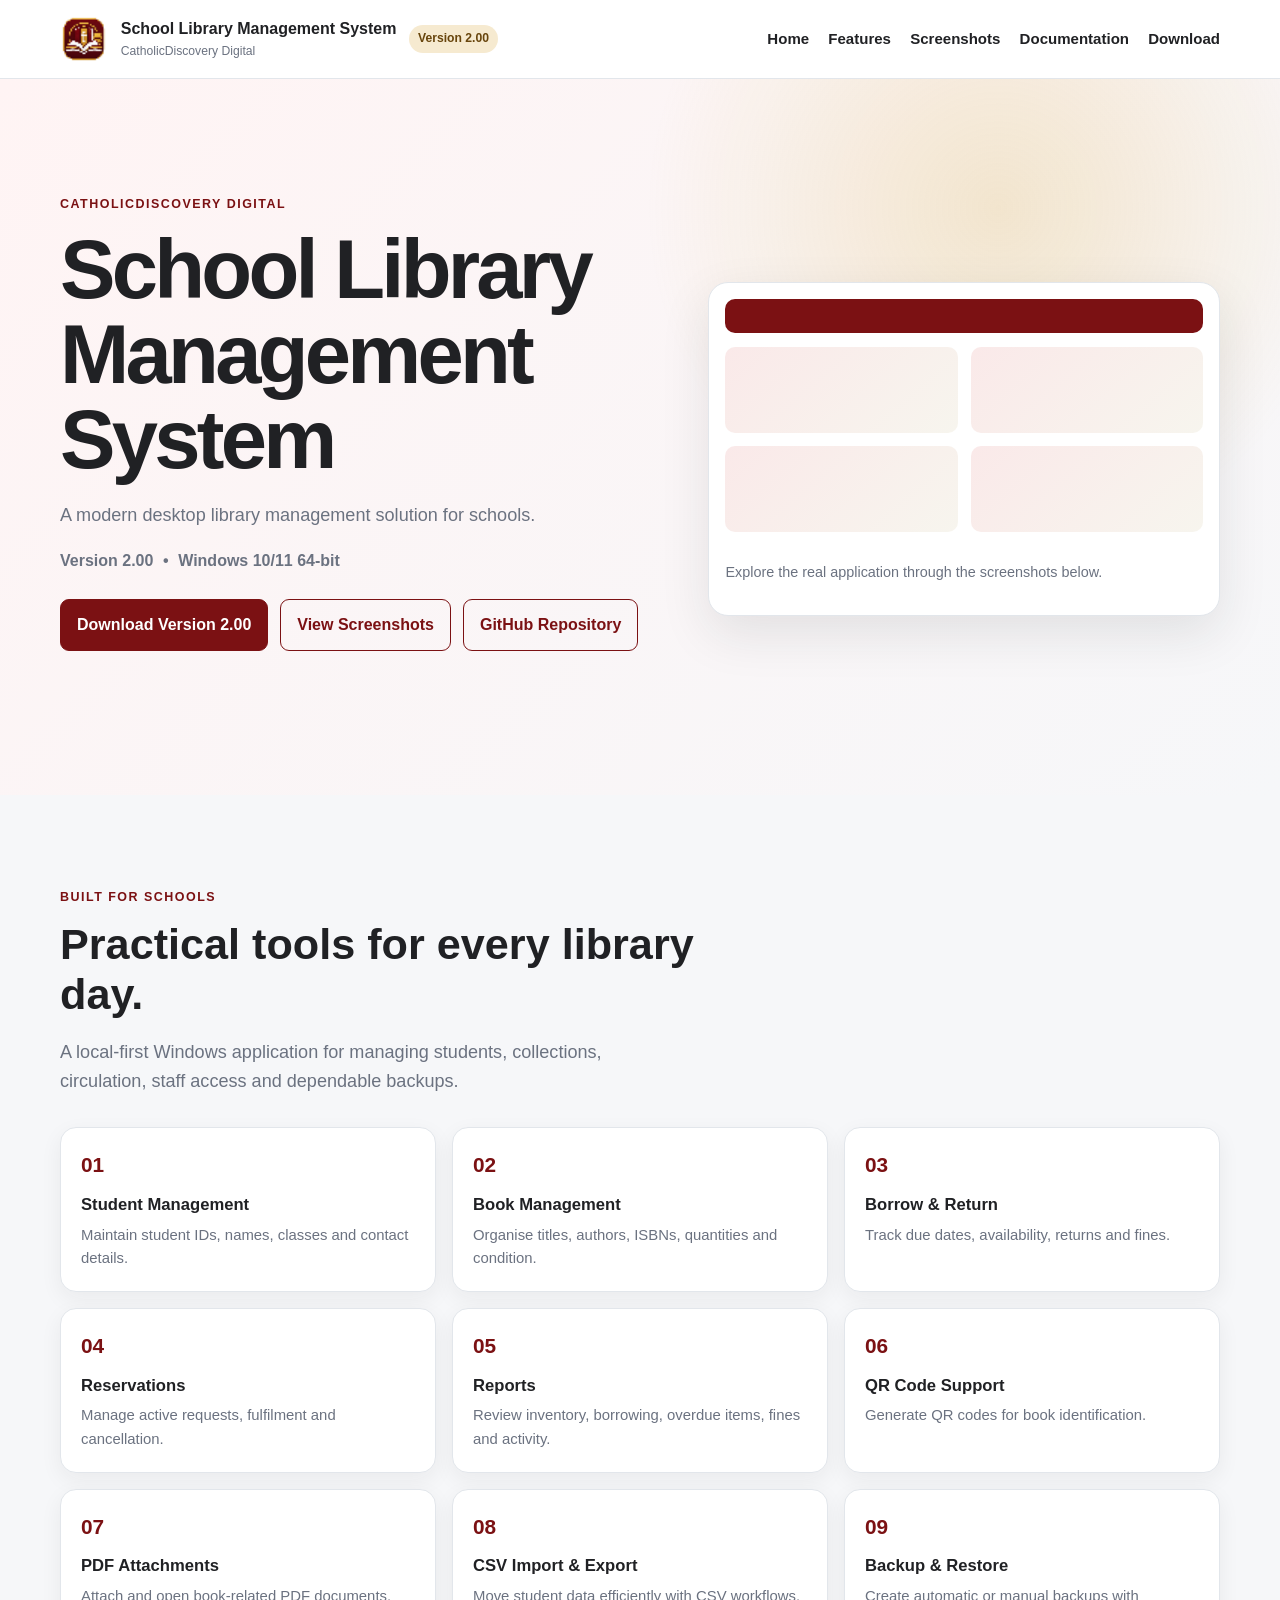
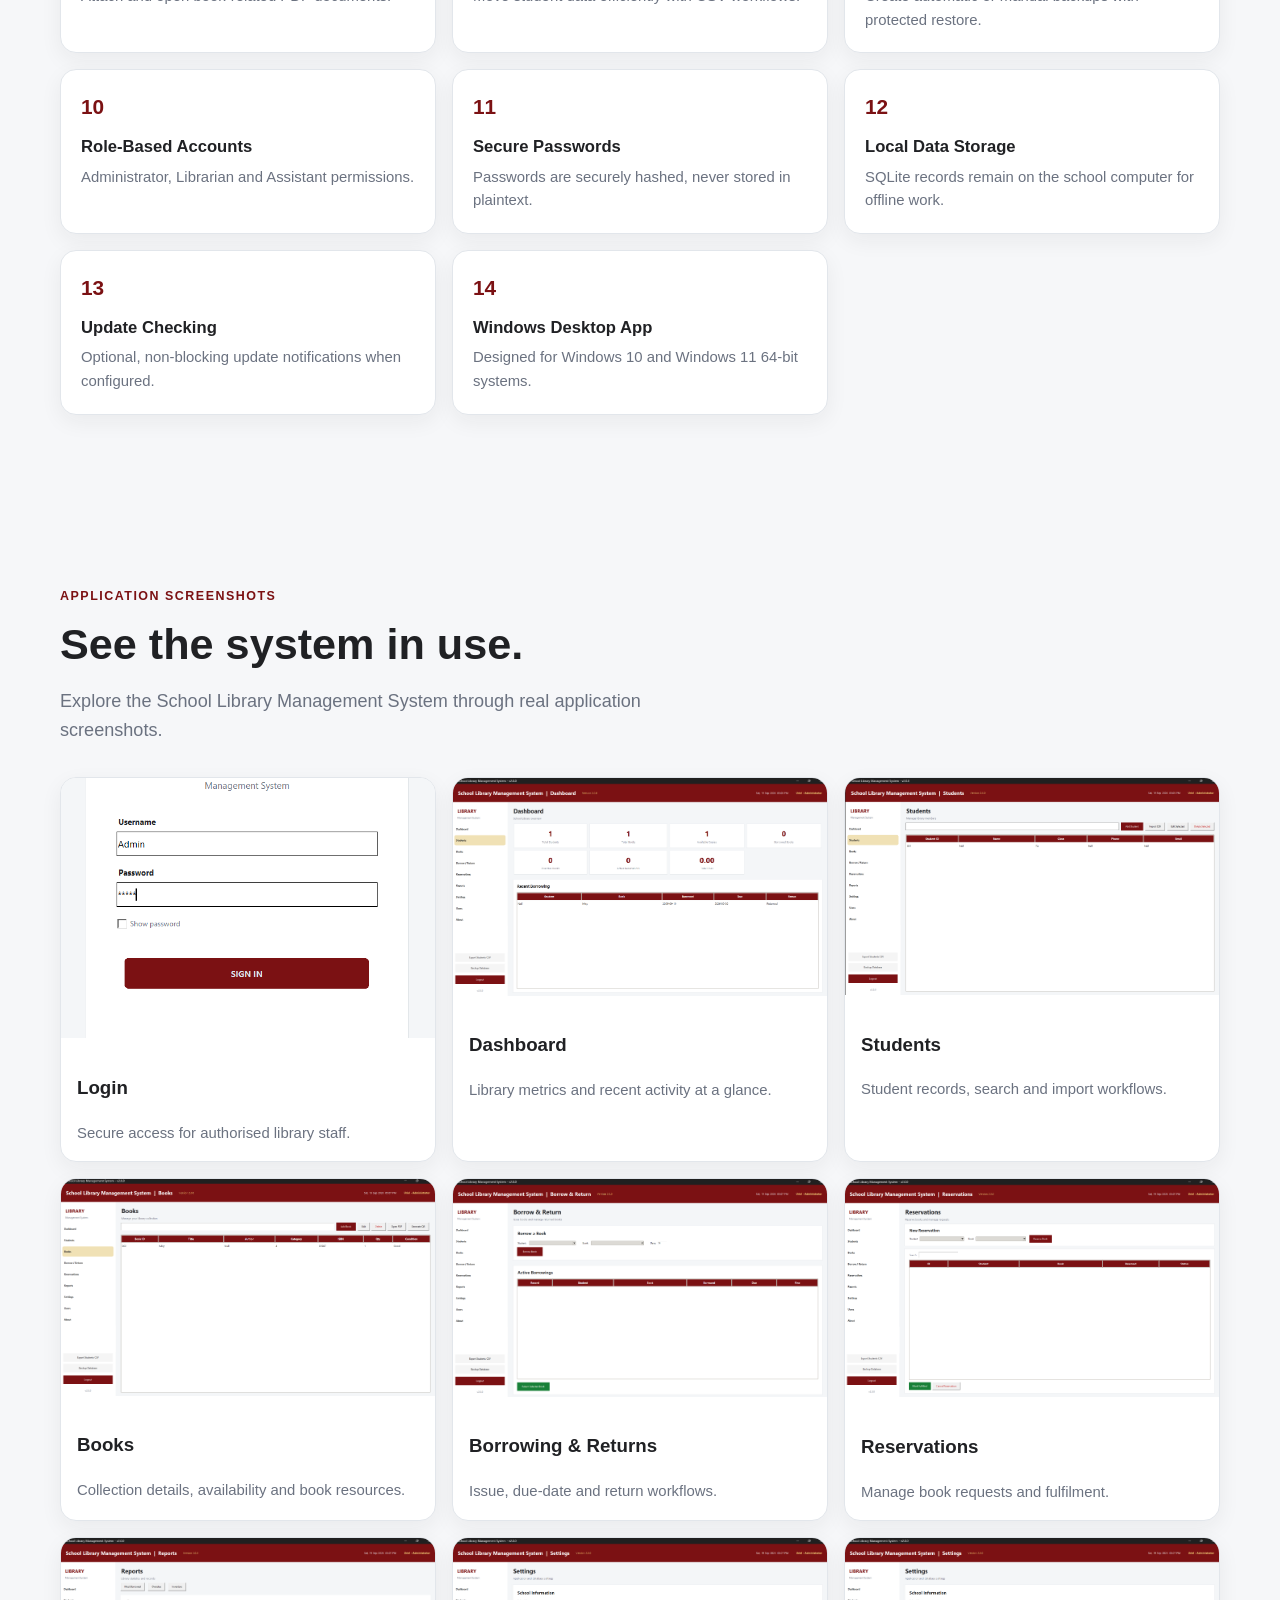
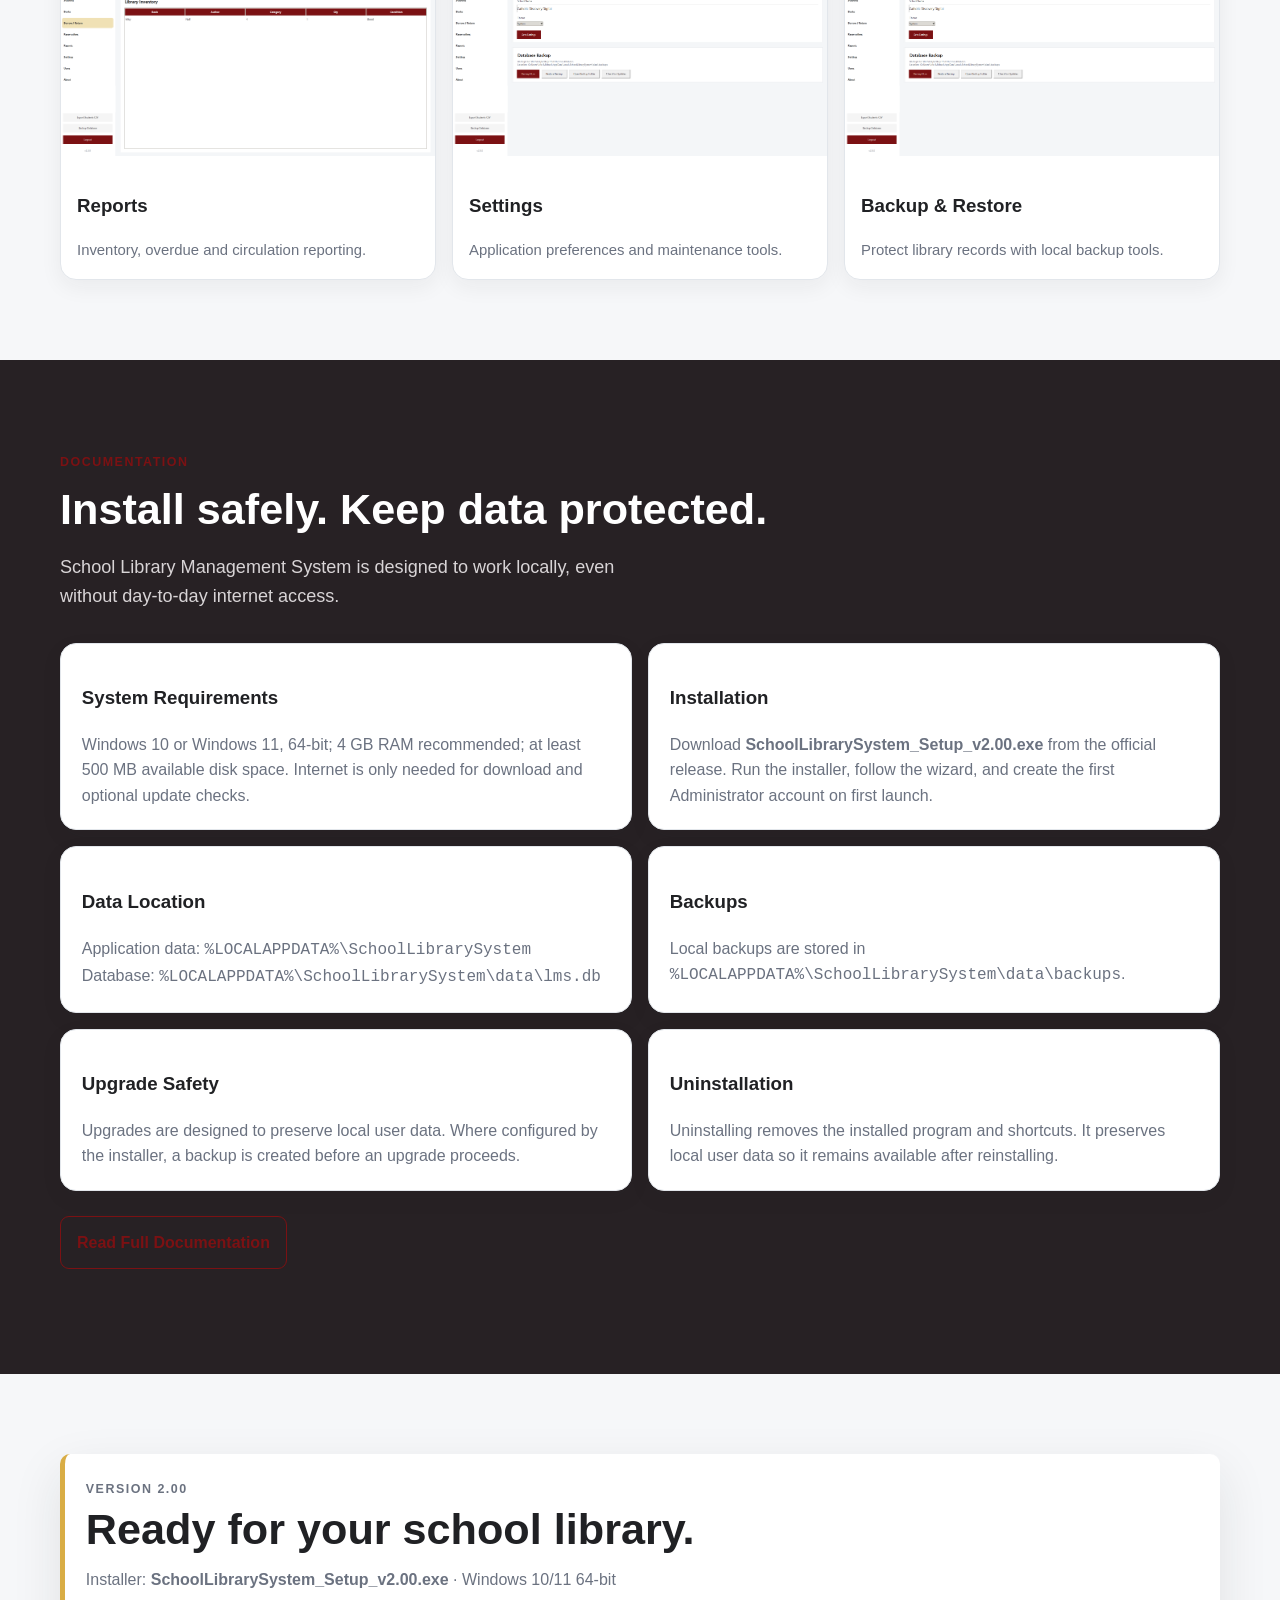
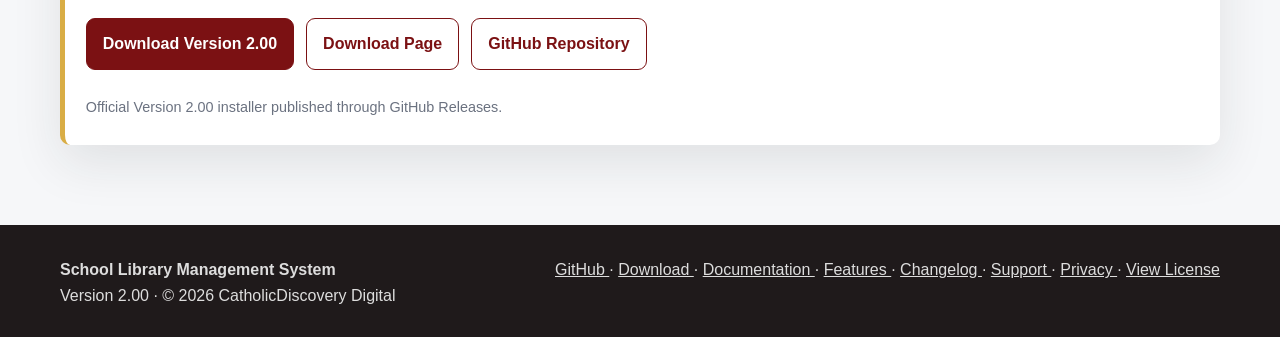
==== commit 7d8771e1: "Remove unnecessary code comments from index.html" ====
--- a/index.html
+++ b/index.html
@@ -34,7 +34,7 @@
   <header class="topbar">
     <nav class="site-width topbar-inner" aria-label="Primary navigation">
 
-```
+
   <!-- Brand -->
   <a class="brand" href="index.html" aria-label="School Library Management System home">
 
@@ -96,13 +96,13 @@
   </div>
 
 </nav>
-```
+
 
   </header>
 
   <main id="main">
 
-```
+
 <!-- =========================
      HERO
 ========================== -->
@@ -858,7 +858,7 @@
   </div>
 
 </section>
-```
+
 
   </main>
 
@@ -868,7 +868,7 @@
 
   <footer class="footer">
 
-```
+
 <div class="site-width footer-inner">
 
   <div>
@@ -940,7 +940,7 @@
   </div>
 
 </div>
-```
+
 
   </footer>
 
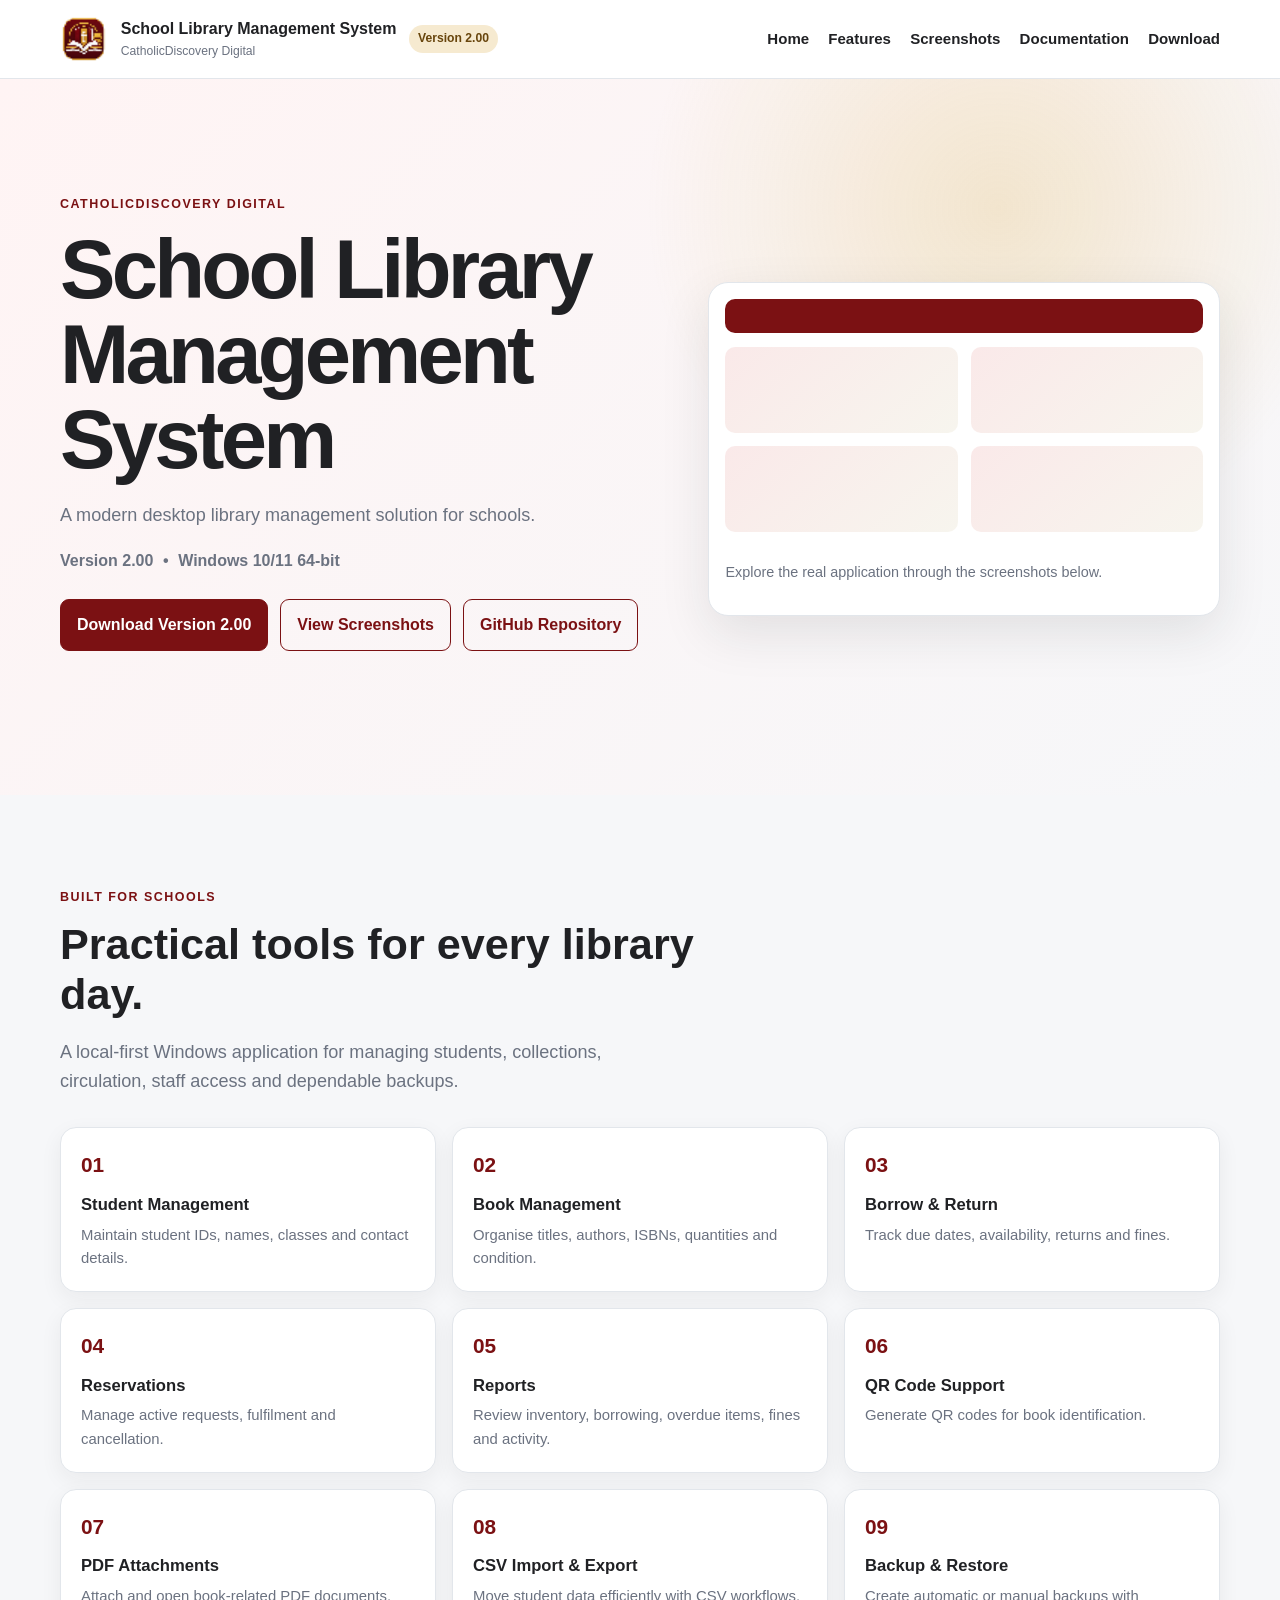
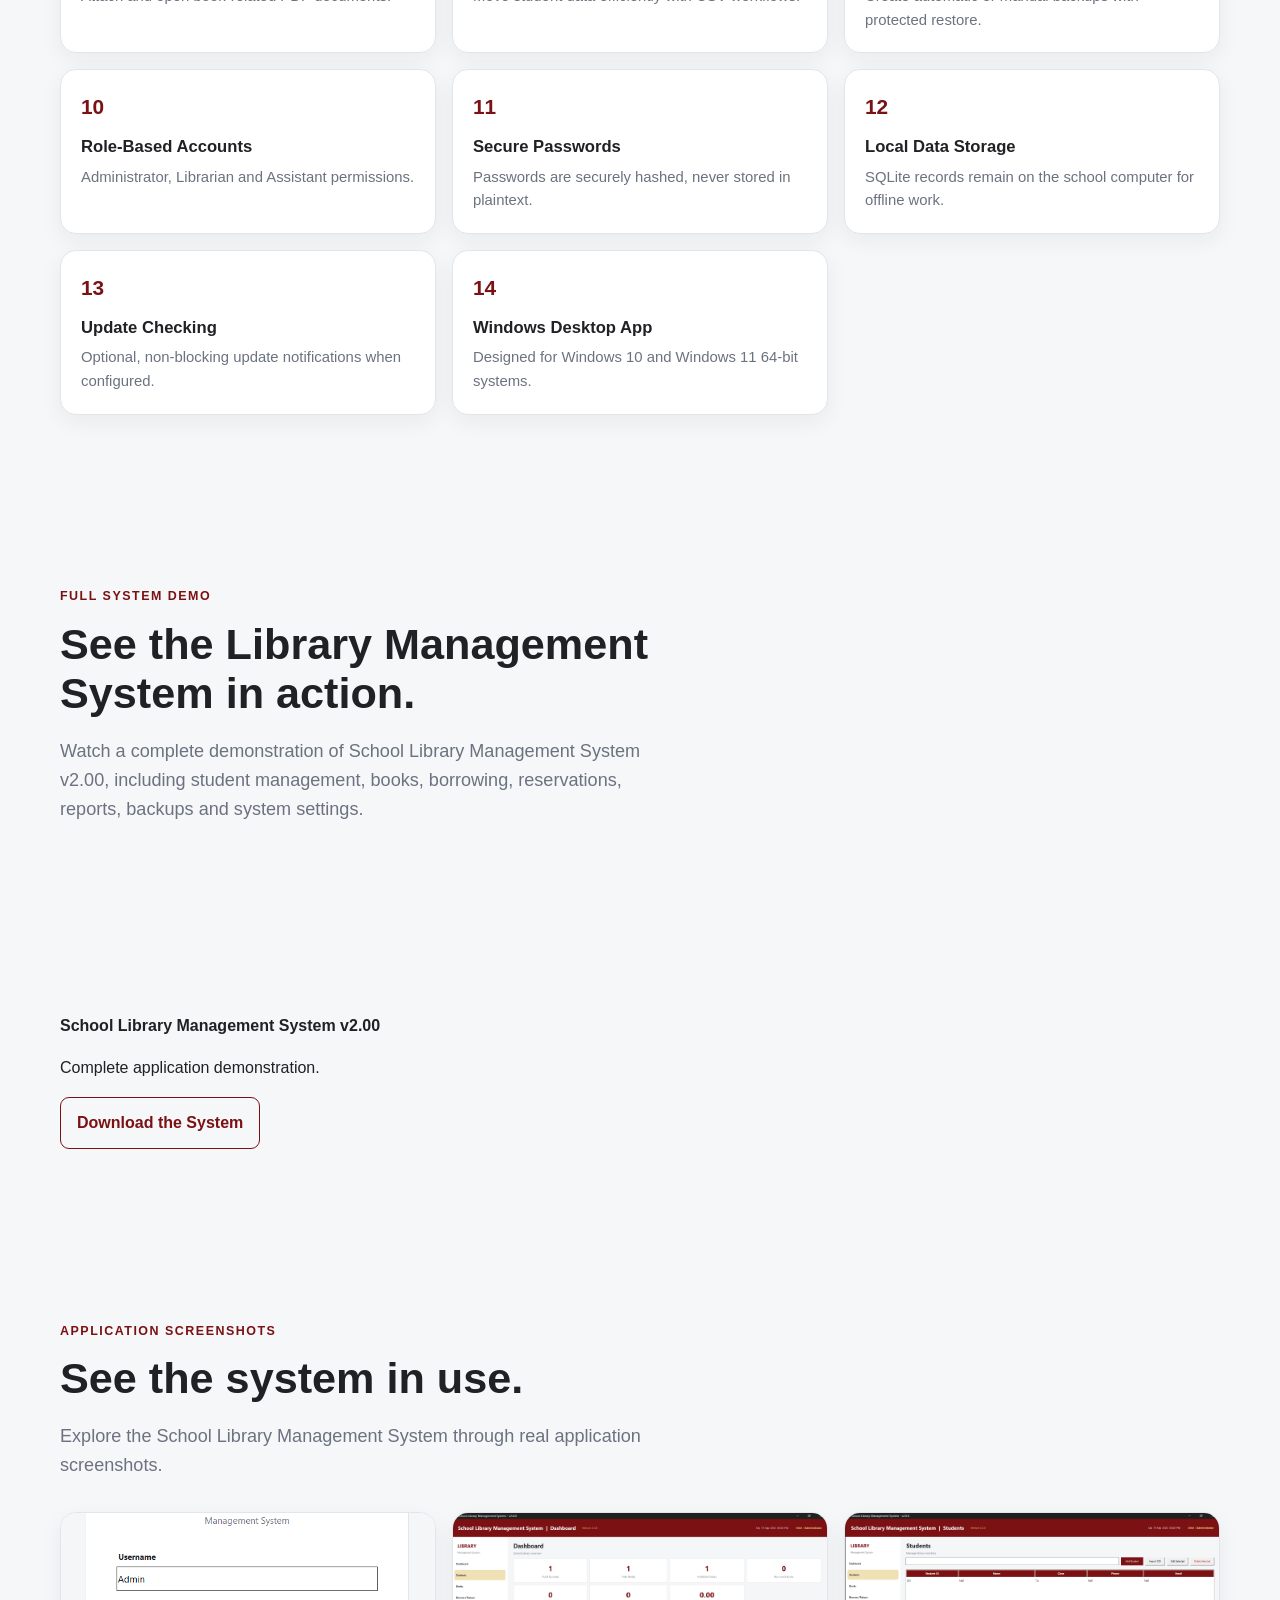
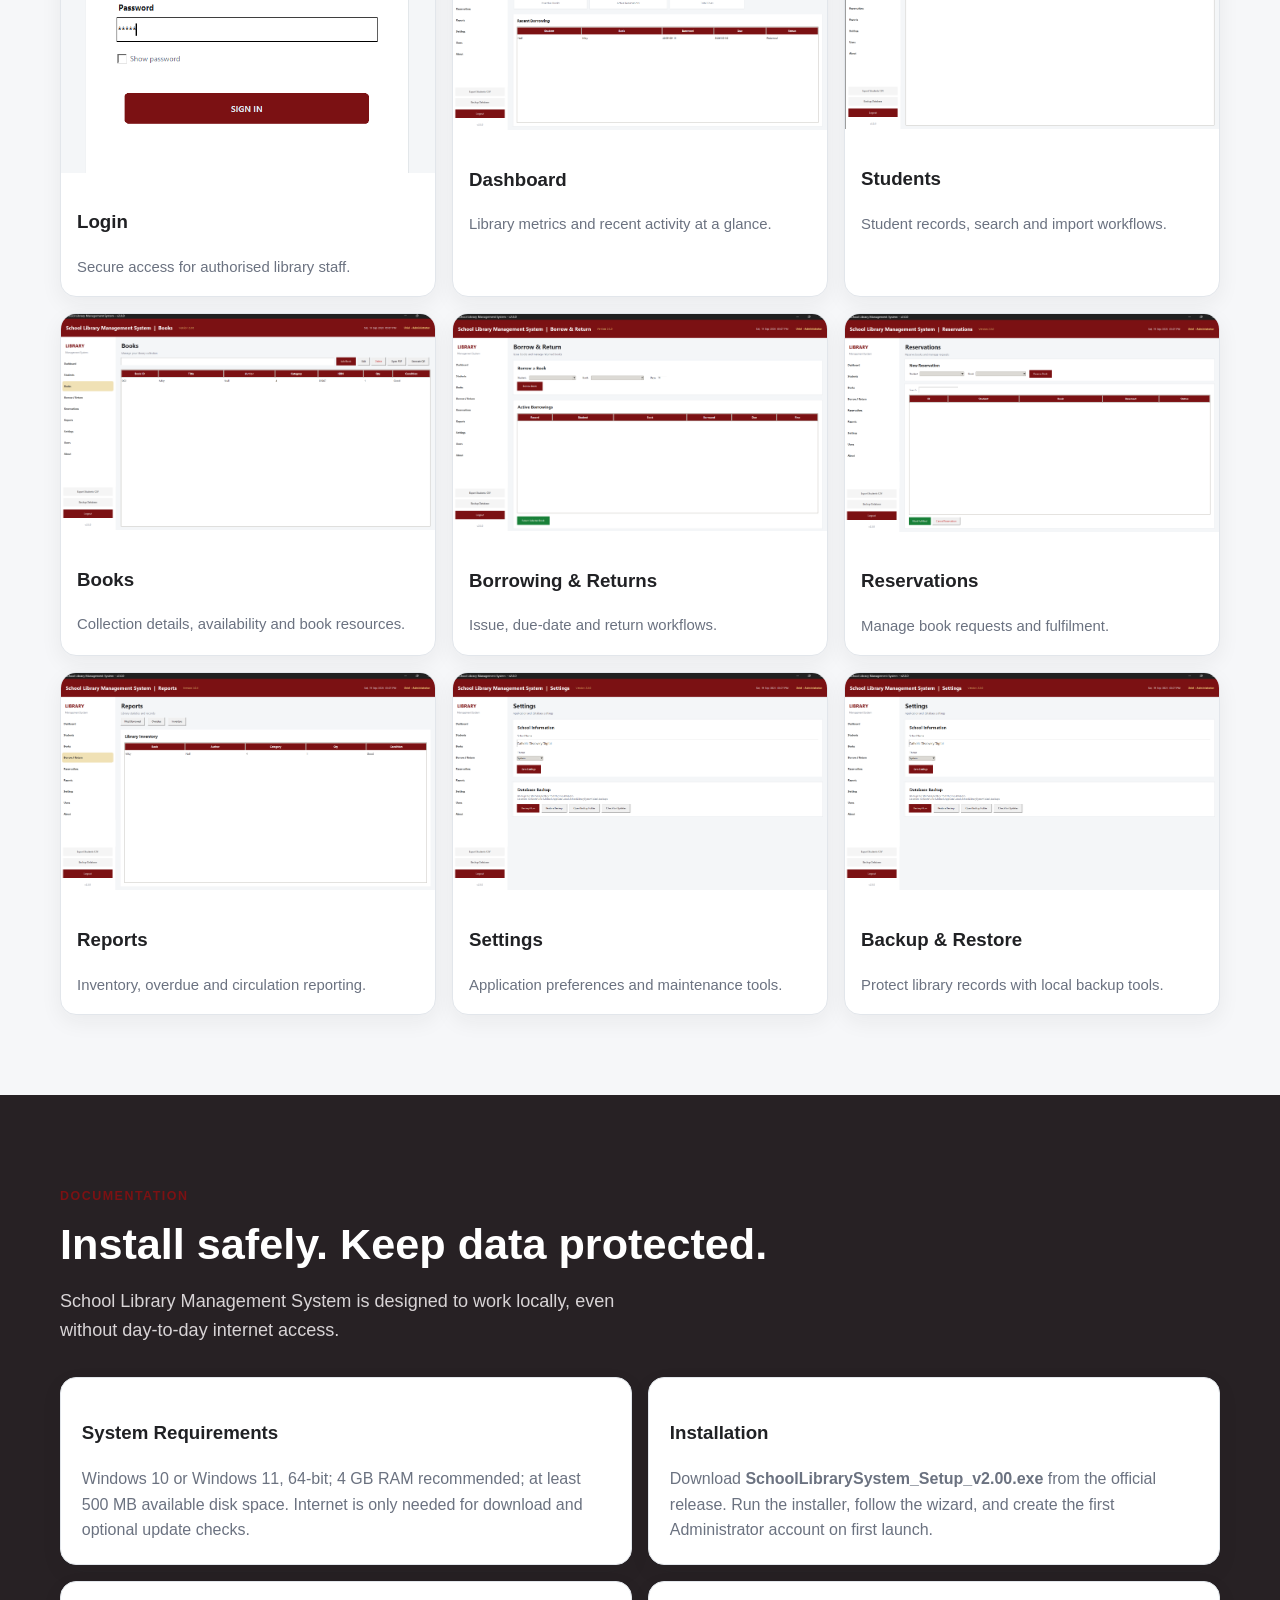
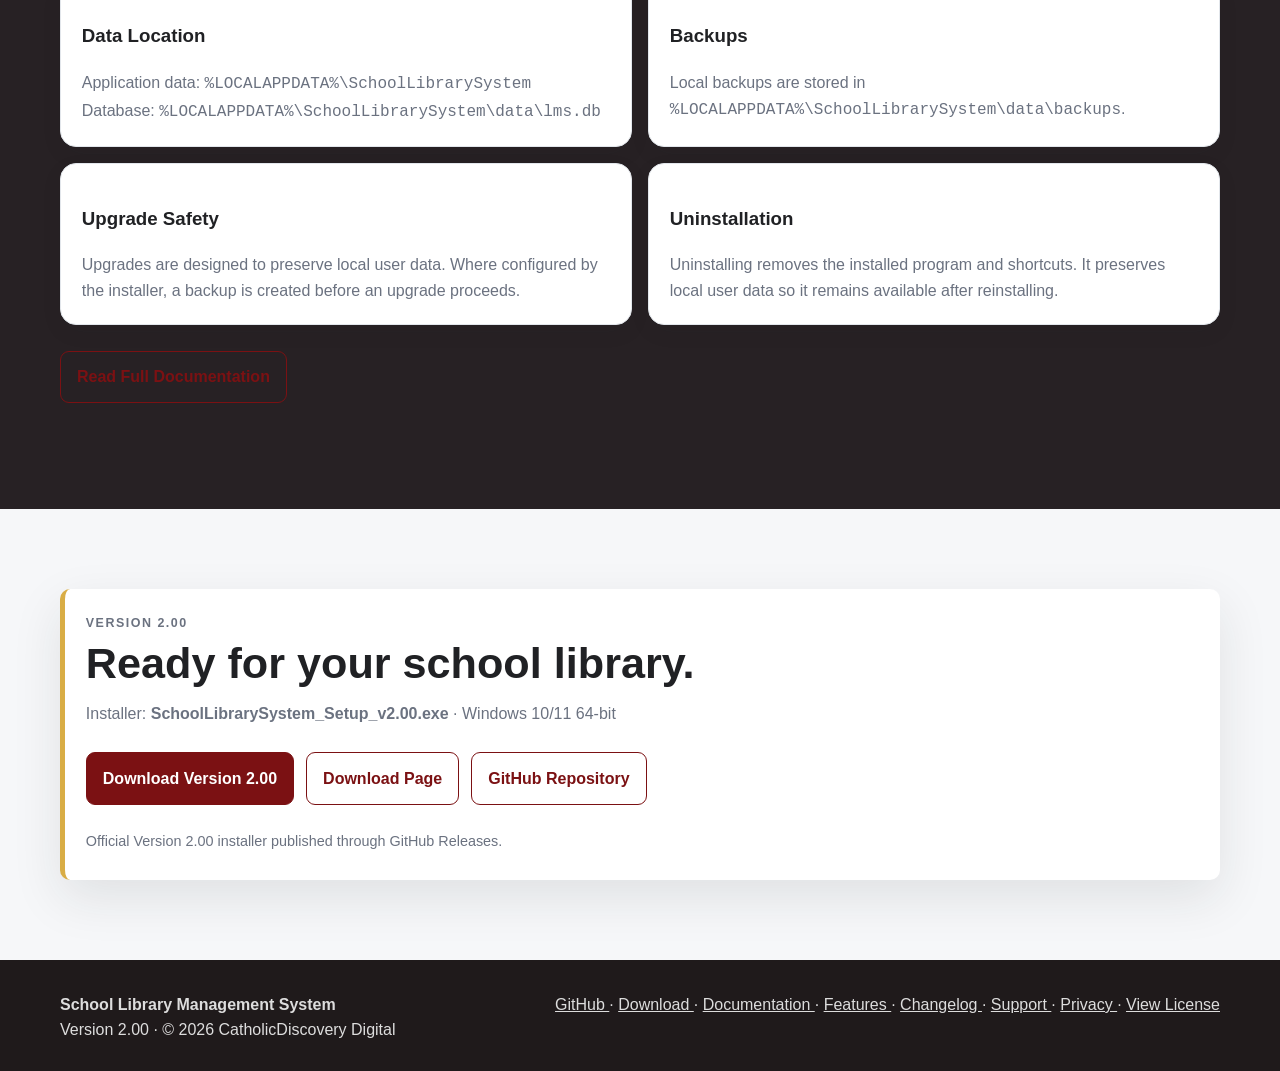
==== commit 78c3a49d: "Add video demo section for Library Management System Added a video demo section for the School Libra" ====
--- a/index.html
+++ b/index.html
@@ -347,6 +347,77 @@
 
 </section>
 
+    <!-- =========================
+     VIDEO DEMO
+========================== -->
+<section class="demo-video-section" id="demo">
+
+  <div class="site-width">
+
+    <div class="section-heading">
+
+      <p class="eyebrow">
+        Full System Demo
+      </p>
+
+      <h2>
+        See the Library Management System in action.
+      </h2>
+
+      <p class="lead">
+        Watch a complete demonstration of School Library Management System
+        v2.00, including student management, books, borrowing, reservations,
+        reports, backups and system settings.
+      </p>
+
+    </div>
+
+    <div class="demo-video-card">
+
+      <div class="video-container">
+
+        <video
+          id="library-demo-video"
+          playsinline
+          preload="metadata"
+          poster="assets/images/library-demo-poster.jpg"
+        >
+          <source
+            src="assets/videos/library-demo.mp4"
+            type="video/mp4"
+          >
+
+          Your browser does not support HTML5 video.
+        </video>
+
+      </div>
+
+      <div class="demo-video-info">
+
+        <div>
+          <strong>School Library Management System v2.00</strong>
+
+          <p>
+            Complete application demonstration.
+          </p>
+        </div>
+
+        <a
+          class="button alt"
+          href="download.html"
+        >
+          Download the System
+        </a>
+
+      </div>
+
+    </div>
+
+  </div>
+
+</section>
+    
+
 
 <!-- =========================
      SCREENSHOTS
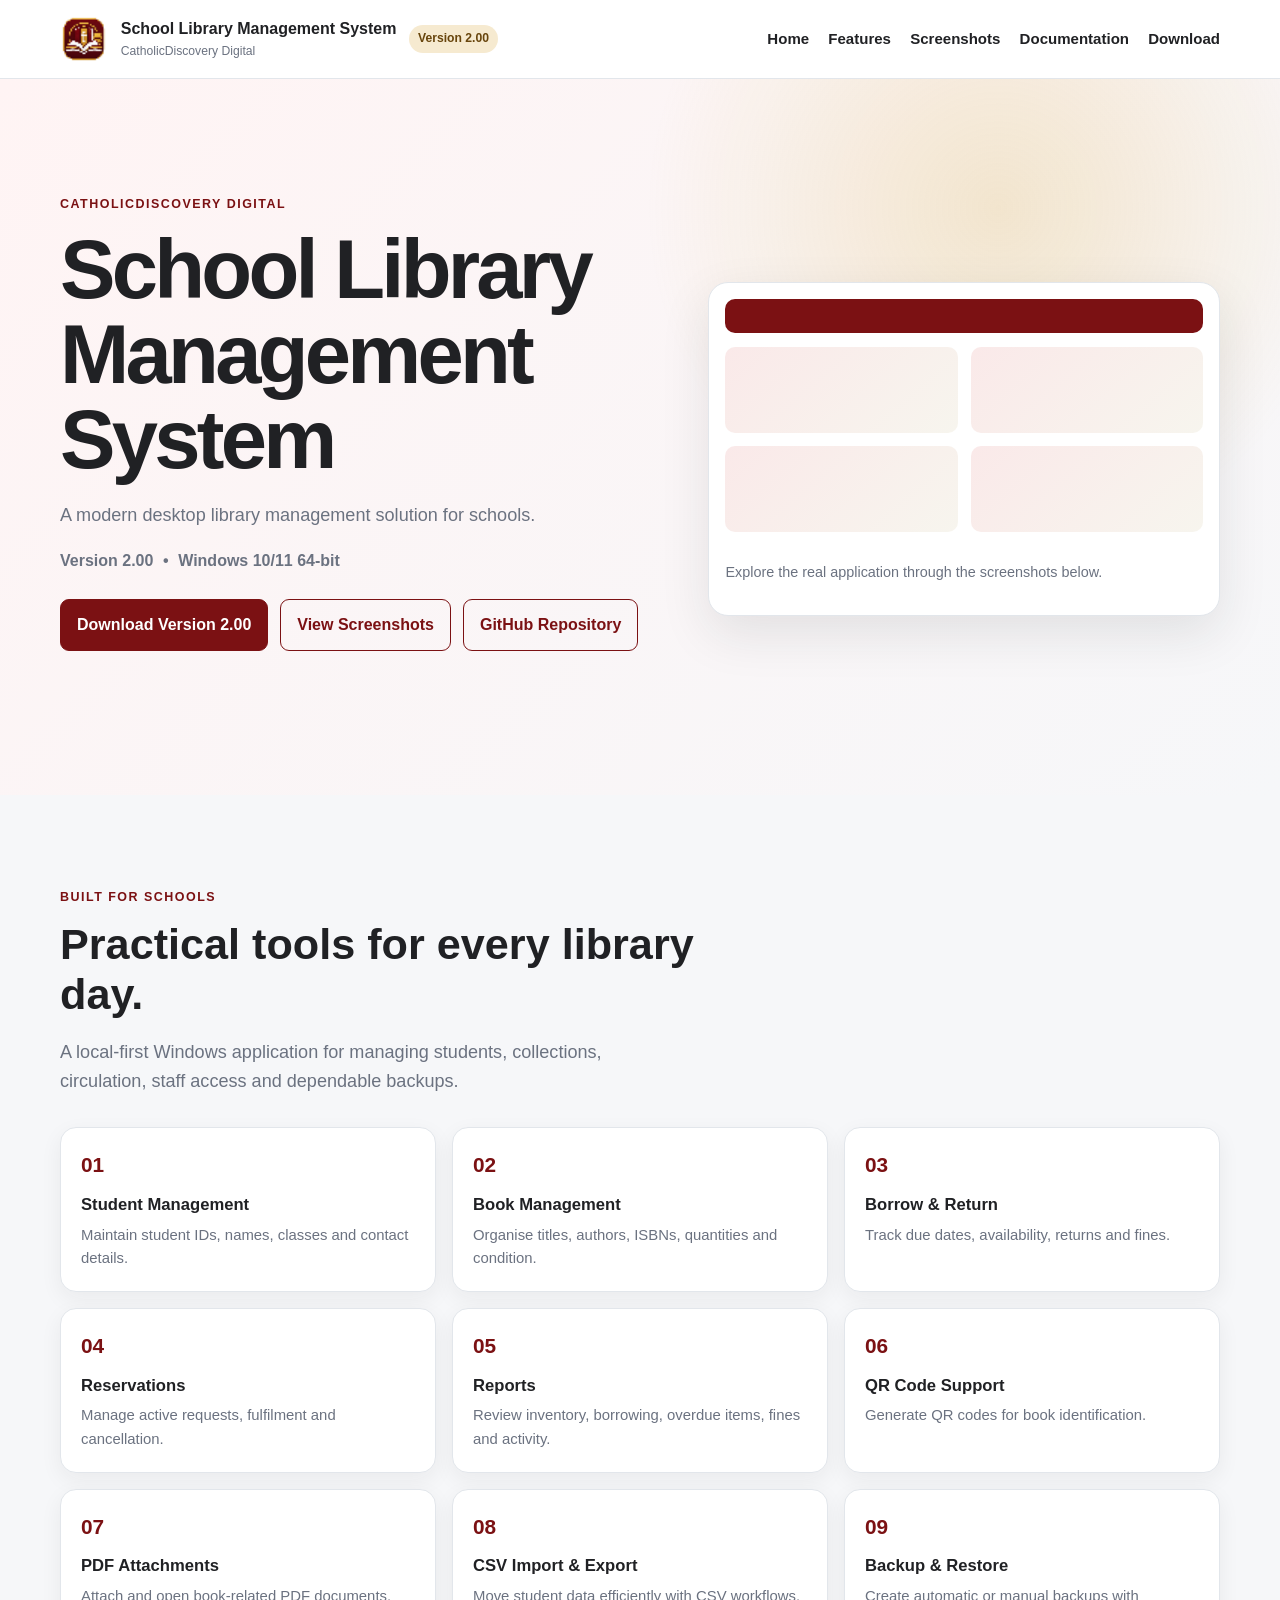
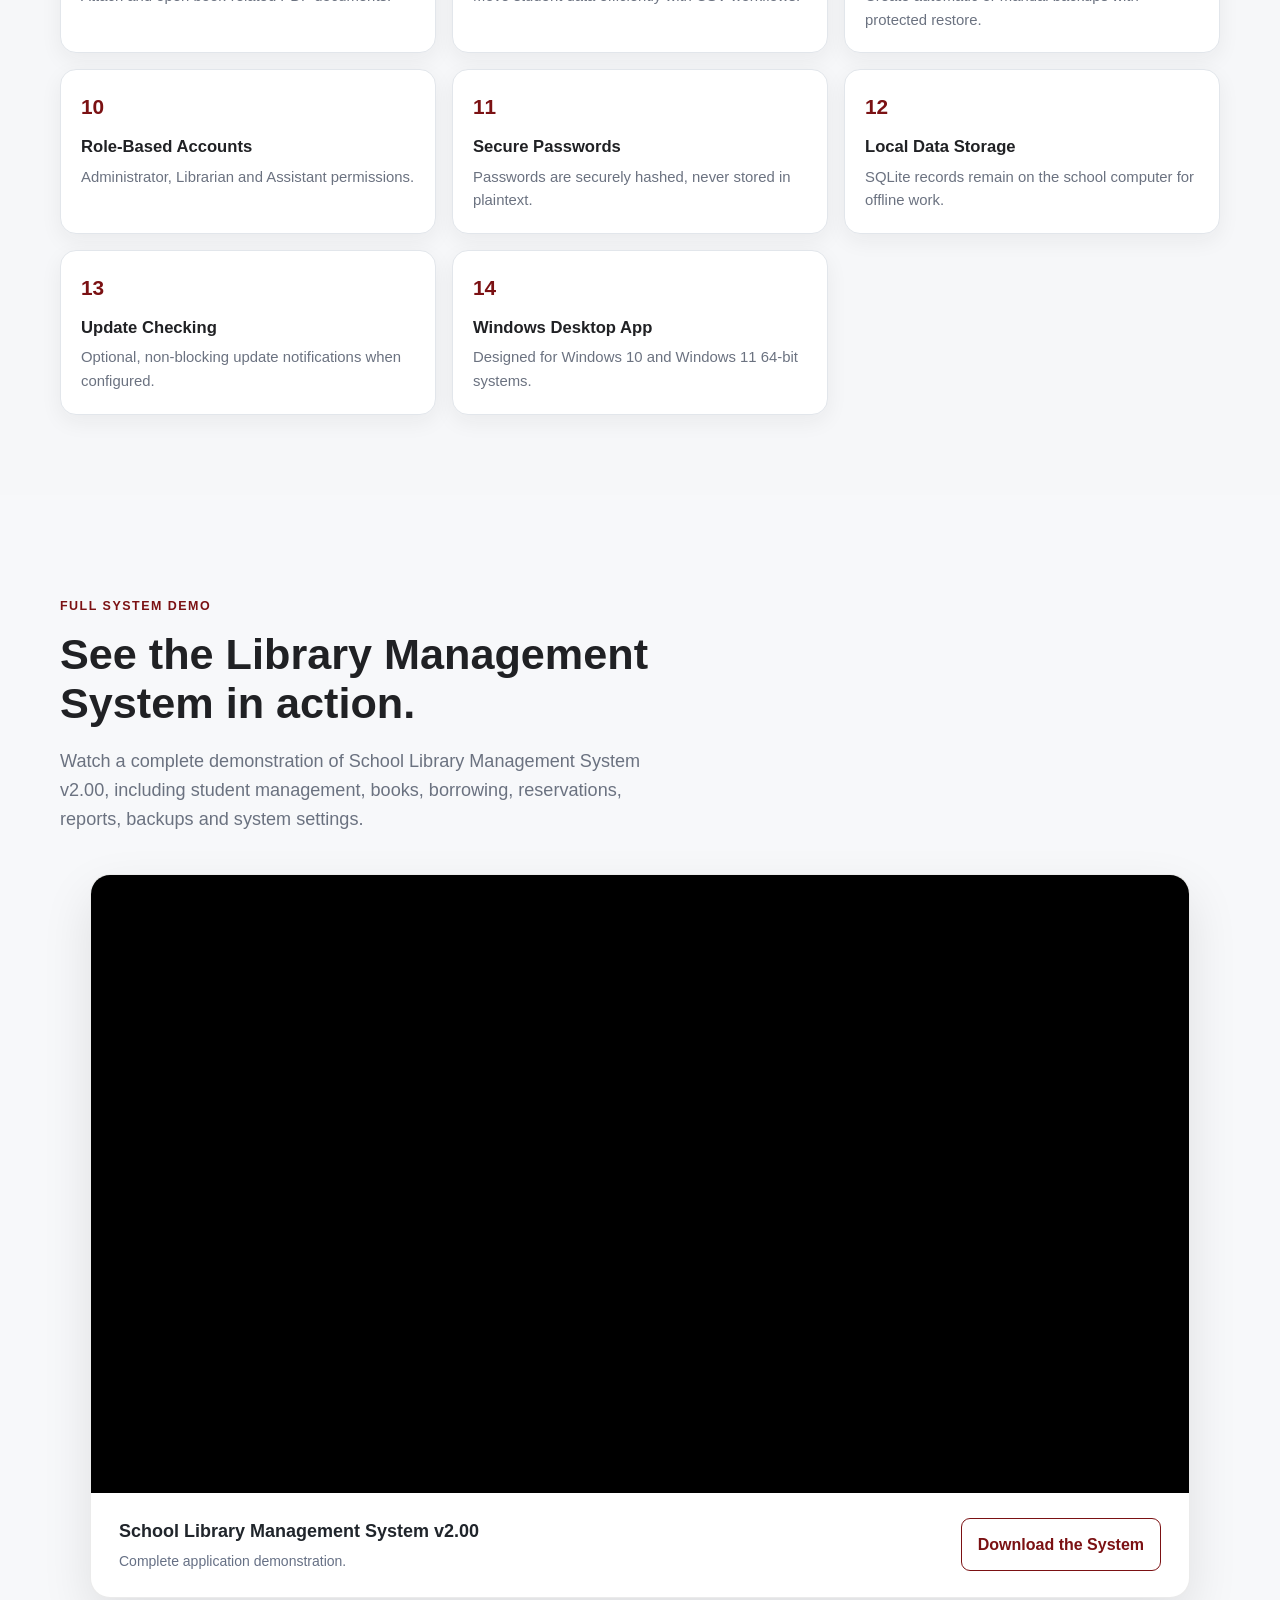
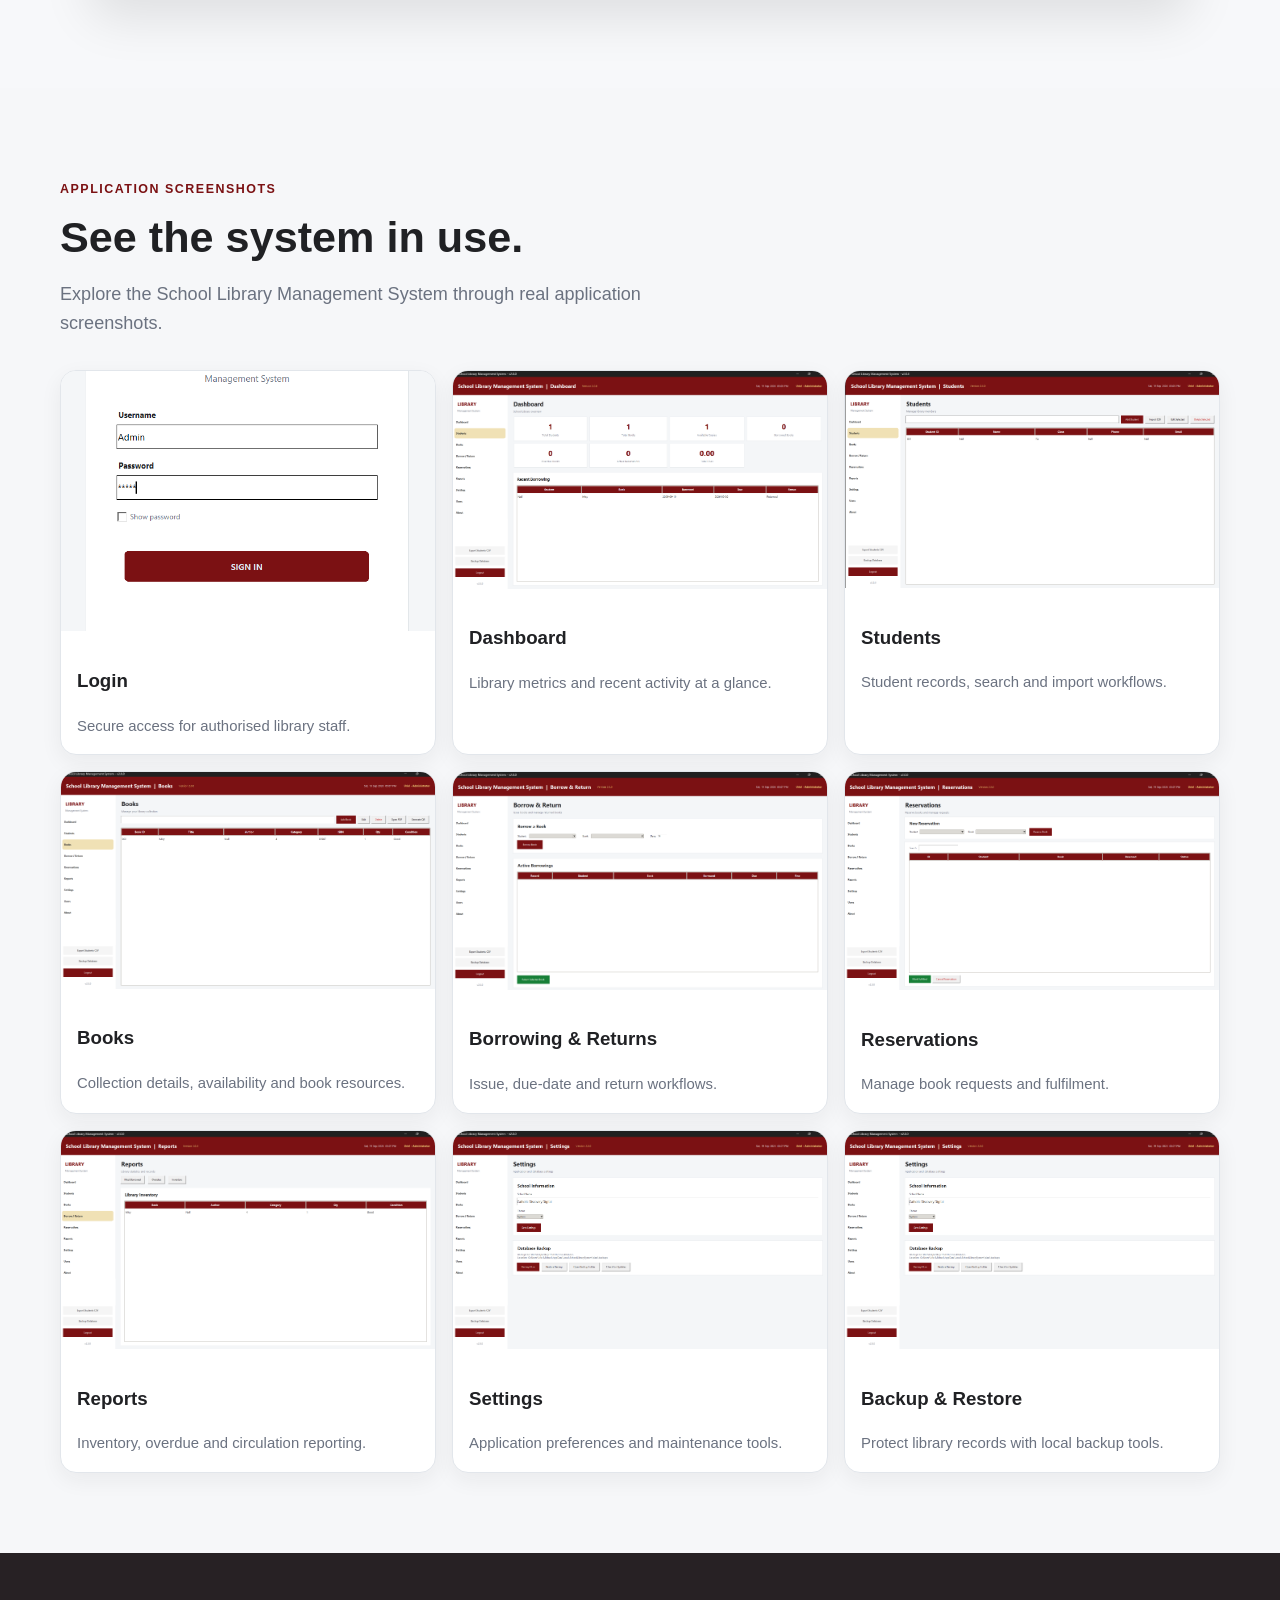
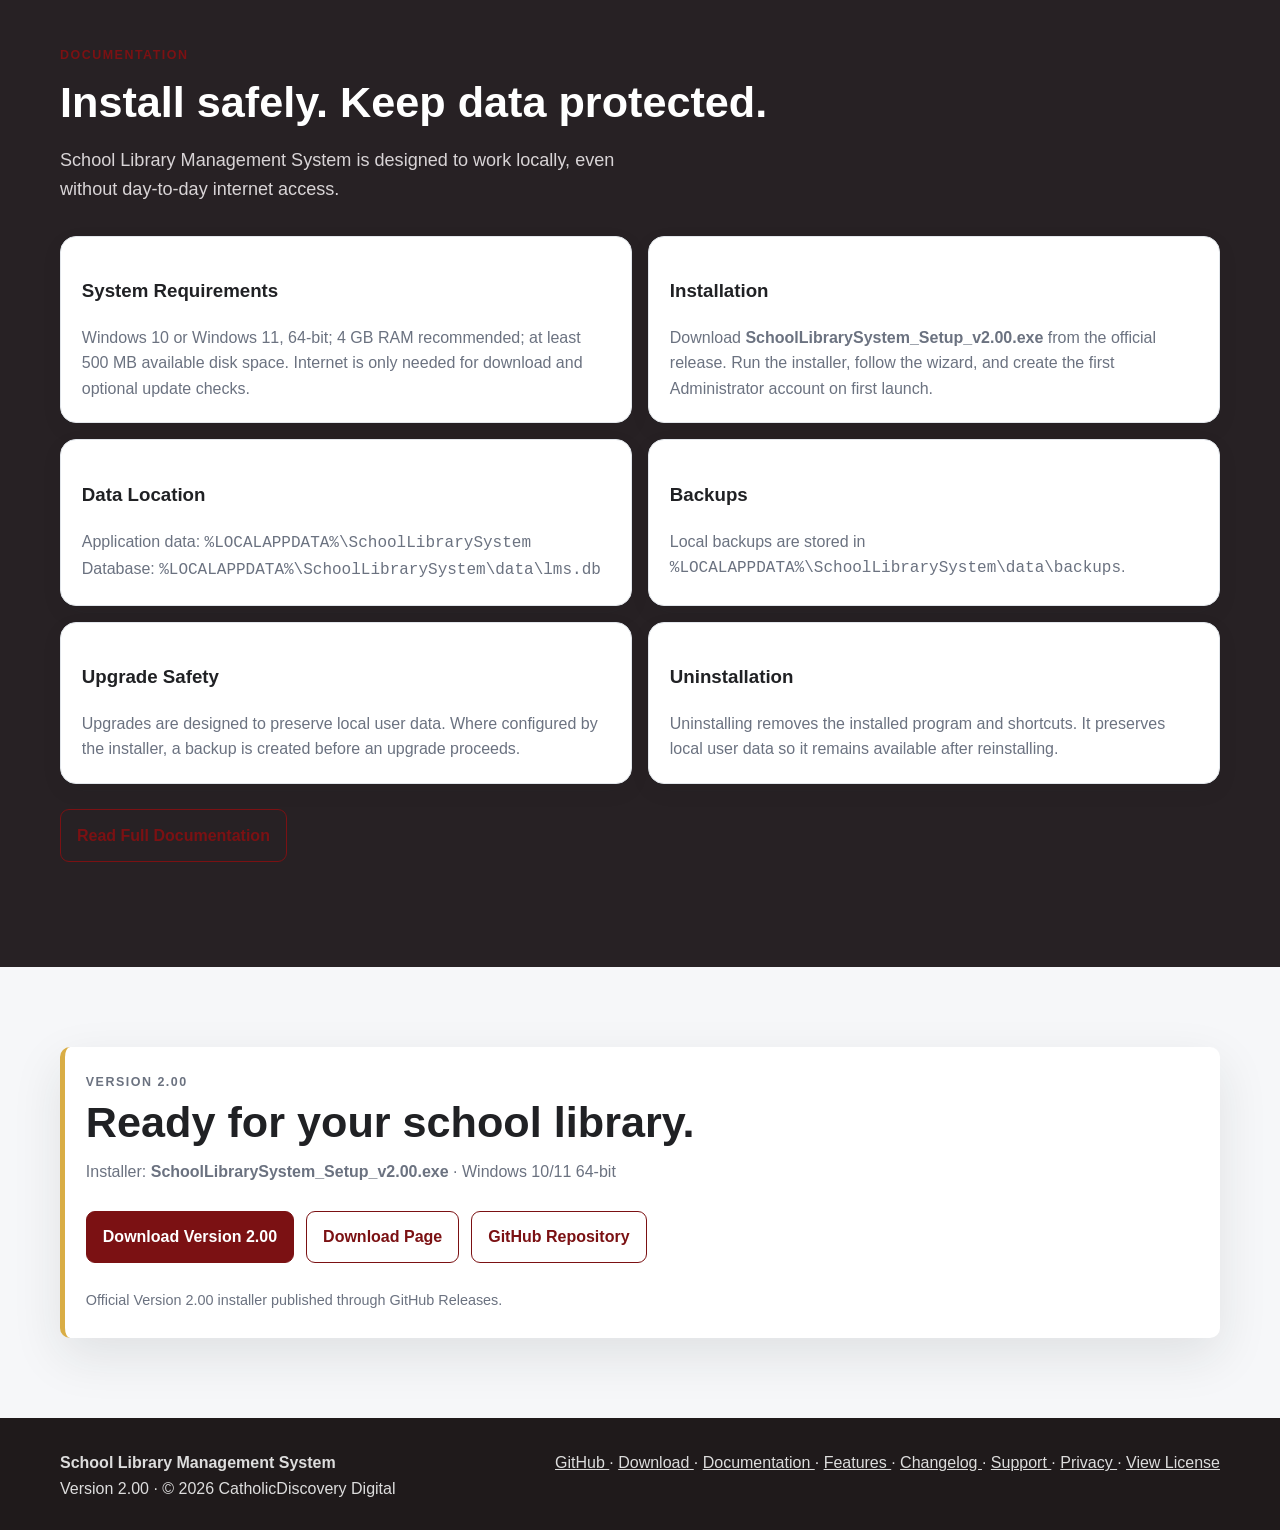
==== commit 4ea35bdc: "Update index.html" ====
--- a/index.html
+++ b/index.html
@@ -383,7 +383,7 @@
           poster="assets/images/library-demo-poster.jpg"
         >
           <source
-            src="assets/videos/library-demo.mp4"
+            src="https://res.cloudinary.com/dn3k7vl4/video/upload/v1790012895/library-demo.mp4"
             type="video/mp4"
           >
 
@@ -1015,5 +1015,56 @@
 
   </footer>
 
+  <script src="https://cdn.fluidplayer.com/v3/current/fluidplayer.min.js"></script>
+
+<script>
+  document.addEventListener("DOMContentLoaded", function () {
+
+    var myFP = fluidPlayer("library-demo-video", {
+
+      layoutControls: {
+
+        controlBar: {
+          autoHideTimeout: 3,
+          animated: true,
+          autoHide: true
+        },
+
+        htmlOnPauseBlock: {
+          html: null,
+          height: null,
+          width: null
+        },
+
+        autoPlay: false,
+        mute: false,
+
+        allowTheatre: true,
+
+        playPauseAnimation: true,
+
+        playbackRateEnabled: true,
+
+        allowDownload: false,
+
+        playButtonShowing: true,
+
+        fillToContainer: false,
+
+        posterImage: "assets/images/library-demo-poster.jpg"
+      },
+
+      vastOptions: {
+        adList: [],
+        adCTAText: false,
+        adCTATextPosition: ""
+      }
+
+    });
+
+  });
+
+  
+</script>
 </body>
 </html>
--- a/style.css
+++ b/style.css
@@ -1,2 +1,81 @@
 :root{--burgundy:#7b1113;--burgundy-dark:#5f0d0f;--gold:#d9ad45;--ink:#202124;--muted:#6b7280;--paper:#fff;--canvas:#f6f7f9;--line:#e2e6eb;--shadow:0 18px 50px rgba(31,35,40,.1)}
 *{box-sizing:border-box}html{scroll-behavior:smooth}body{margin:0;background:var(--canvas);color:var(--ink);font:16px/1.6 "Segoe UI",Arial,sans-serif}.skip{position:absolute;left:-999px}.skip:focus{left:1rem;top:1rem;z-index:10;background:var(--paper);padding:.7rem;color:var(--burgundy)}a{color:inherit;text-decoration:none}.site-width{width:min(1160px,calc(100% - 2rem));margin:auto}.topbar{position:sticky;top:0;z-index:5;background:rgba(255,255,255,.94);backdrop-filter:blur(12px);border-bottom:1px solid var(--line)}.topbar-inner{min-height:78px;display:flex;align-items:center;justify-content:space-between;gap:1rem}.brand{display:flex;align-items:center;gap:.8rem;font-weight:800}.brand img{width:48px;height:48px;object-fit:contain}.brand-name{display:block;font-size:1rem}.brand-publisher{display:block;color:var(--muted);font-size:.76rem;font-weight:500}.badge{padding:.24rem .55rem;background:#f6ead0;color:#68450c;border-radius:99px;font-size:.76rem;font-weight:800}.nav-links{display:flex;align-items:center;gap:1.2rem;font-size:.94rem;font-weight:700}.nav-links a:hover{color:var(--burgundy)}.menu-button{display:none;border:1px solid var(--line);background:var(--paper);padding:.5rem;border-radius:8px}.hero{padding:6.5rem 0 5rem;background:radial-gradient(circle at 78% 18%,rgba(217,173,69,.23),transparent 22rem),linear-gradient(135deg,#fff4f4,var(--canvas))}.hero-layout{display:grid;grid-template-columns:1.08fr .92fr;align-items:center;gap:3rem}.eyebrow{color:var(--burgundy);font-weight:800;font-size:.78rem;letter-spacing:.12em;text-transform:uppercase}h1{font-size:clamp(2.7rem,7vw,5.2rem);line-height:1.02;letter-spacing:-.045em;margin:.4rem 0 1rem}h2{font-size:clamp(1.8rem,4vw,2.7rem);line-height:1.15;margin:0 0 .75rem}.lead{max-width:60ch;color:var(--muted);font-size:1.13rem}.hero-meta{display:flex;gap:.6rem;flex-wrap:wrap;color:var(--muted);font-weight:700}.buttons{display:flex;flex-wrap:wrap;gap:.75rem;margin:1.6rem 0}.button{display:inline-flex;align-items:center;justify-content:center;border:1px solid var(--burgundy);border-radius:9px;padding:.78rem 1rem;background:var(--burgundy);color:#fff;font-weight:800}.button:hover{background:var(--burgundy-dark)}.button.alt{background:transparent;color:var(--burgundy)}.button.alt:hover{background:#f9eaea}.app-preview{padding:1rem;background:var(--paper);border:1px solid var(--line);border-radius:20px;box-shadow:var(--shadow)}.preview-top{height:34px;background:var(--burgundy);border-radius:10px}.preview-lines{display:grid;grid-template-columns:repeat(2,1fr);gap:.8rem;padding:.9rem 0}.preview-lines span{height:86px;border-radius:10px;background:linear-gradient(140deg,#fae9e9,#f7f5ee)}section{padding:5rem 0}.section-heading{max-width:720px;margin-bottom:2rem}.feature-grid,.screenshots{display:grid;grid-template-columns:repeat(3,1fr);gap:1rem}.feature,.shot-card,.doc-card{background:var(--paper);border:1px solid var(--line);border-radius:16px;box-shadow:0 7px 22px rgba(31,35,40,.06)}.feature{padding:1.25rem}.feature-icon{color:var(--burgundy);font-size:1.3rem;font-weight:900}.feature h3{margin:.65rem 0 .3rem;font-size:1.04rem}.feature p,.shot-card p{margin:0;color:var(--muted);font-size:.93rem}.screenshots{grid-template-columns:repeat(3,1fr)}.shot-card{overflow:hidden;transition:transform .18s ease,box-shadow .18s ease}.shot-card:hover{transform:translateY(-3px);box-shadow:var(--shadow)}.shot-media{display:grid;min-height:190px;place-items:center;background:#f9eef0;color:var(--muted);position:relative}.shot-media img{display:none;width:100%;height:100%;max-height:260px;object-fit:cover}.shot-card.has-image .shot-media img{display:block}.shot-card.has-image .placeholder{display:none}.placeholder{text-align:center;padding:1rem;font-weight:700}.shot-copy{padding:1rem}.docs{background:#272124;color:#fff}.docs .lead{color:#d8d4d6}.doc-grid{display:grid;grid-template-columns:repeat(2,1fr);gap:1rem}.doc-card{padding:1.3rem;color:var(--ink)}.doc-card p{color:var(--muted);margin-bottom:0}.release-box{padding:1.3rem;border-left:5px solid var(--gold);background:var(--paper);border-radius:10px;box-shadow:var(--shadow)}.release-box p{margin:.3rem 0;color:var(--muted)}.footer{padding:2rem 0;background:#1f1a1b;color:#ddd}.footer-inner{display:flex;justify-content:space-between;gap:1rem;flex-wrap:wrap}.footer a{text-decoration:underline}.status{min-height:1.5rem;color:var(--muted);font-size:.9rem}:focus-visible{outline:3px solid var(--gold);outline-offset:3px}@media(max-width:900px){.hero-layout{grid-template-columns:1fr}.screenshots{grid-template-columns:repeat(2,1fr)}}@media(max-width:720px){.menu-button{display:block}.nav-links{display:none;position:absolute;top:78px;left:0;right:0;padding:1rem;background:var(--paper);border-bottom:1px solid var(--line);flex-direction:column;align-items:flex-start}.nav-links.open{display:flex}.feature-grid,.screenshots,.doc-grid{grid-template-columns:1fr}.hero{padding:4.5rem 0}.brand-name{font-size:.88rem}.badge{display:none}}
+
+/* =========================
+   VIDEO DEMO
+========================= */
+
+.demo-video-section {
+  padding: 90px 0;
+  background: #f7f8fa;
+}
+
+.demo-video-card {
+  max-width: 1100px;
+  margin: 40px auto 0;
+  background: #ffffff;
+  border: 1px solid rgba(0, 0, 0, 0.08);
+  border-radius: 20px;
+  overflow: hidden;
+  box-shadow: 0 20px 50px rgba(0, 0, 0, 0.10);
+}
+
+.video-container {
+  position: relative;
+  width: 100%;
+  aspect-ratio: 16 / 9;
+  background: #080808;
+  overflow: hidden;
+}
+
+.video-container video {
+  display: block;
+  width: 100%;
+  height: 100%;
+  object-fit: contain;
+  background: #000;
+}
+
+.demo-video-info {
+  display: flex;
+  align-items: center;
+  justify-content: space-between;
+  gap: 30px;
+  padding: 24px 28px;
+}
+
+.demo-video-info strong {
+  display: block;
+  color: #20252b;
+  font-size: 18px;
+  margin-bottom: 5px;
+}
+
+.demo-video-info p {
+  margin: 0;
+  color: #667085;
+  font-size: 14px;
+}
+
+@media (max-width: 700px) {
+
+  .demo-video-section {
+    padding: 65px 0;
+  }
+
+  .demo-video-card {
+    border-radius: 14px;
+  }
+
+  .demo-video-info {
+    flex-direction: column;
+    align-items: flex-start;
+    padding: 20px;
+  }
+
+  .demo-video-info .button {
+    width: 100%;
+    text-align: center;
+  }
+
+}
